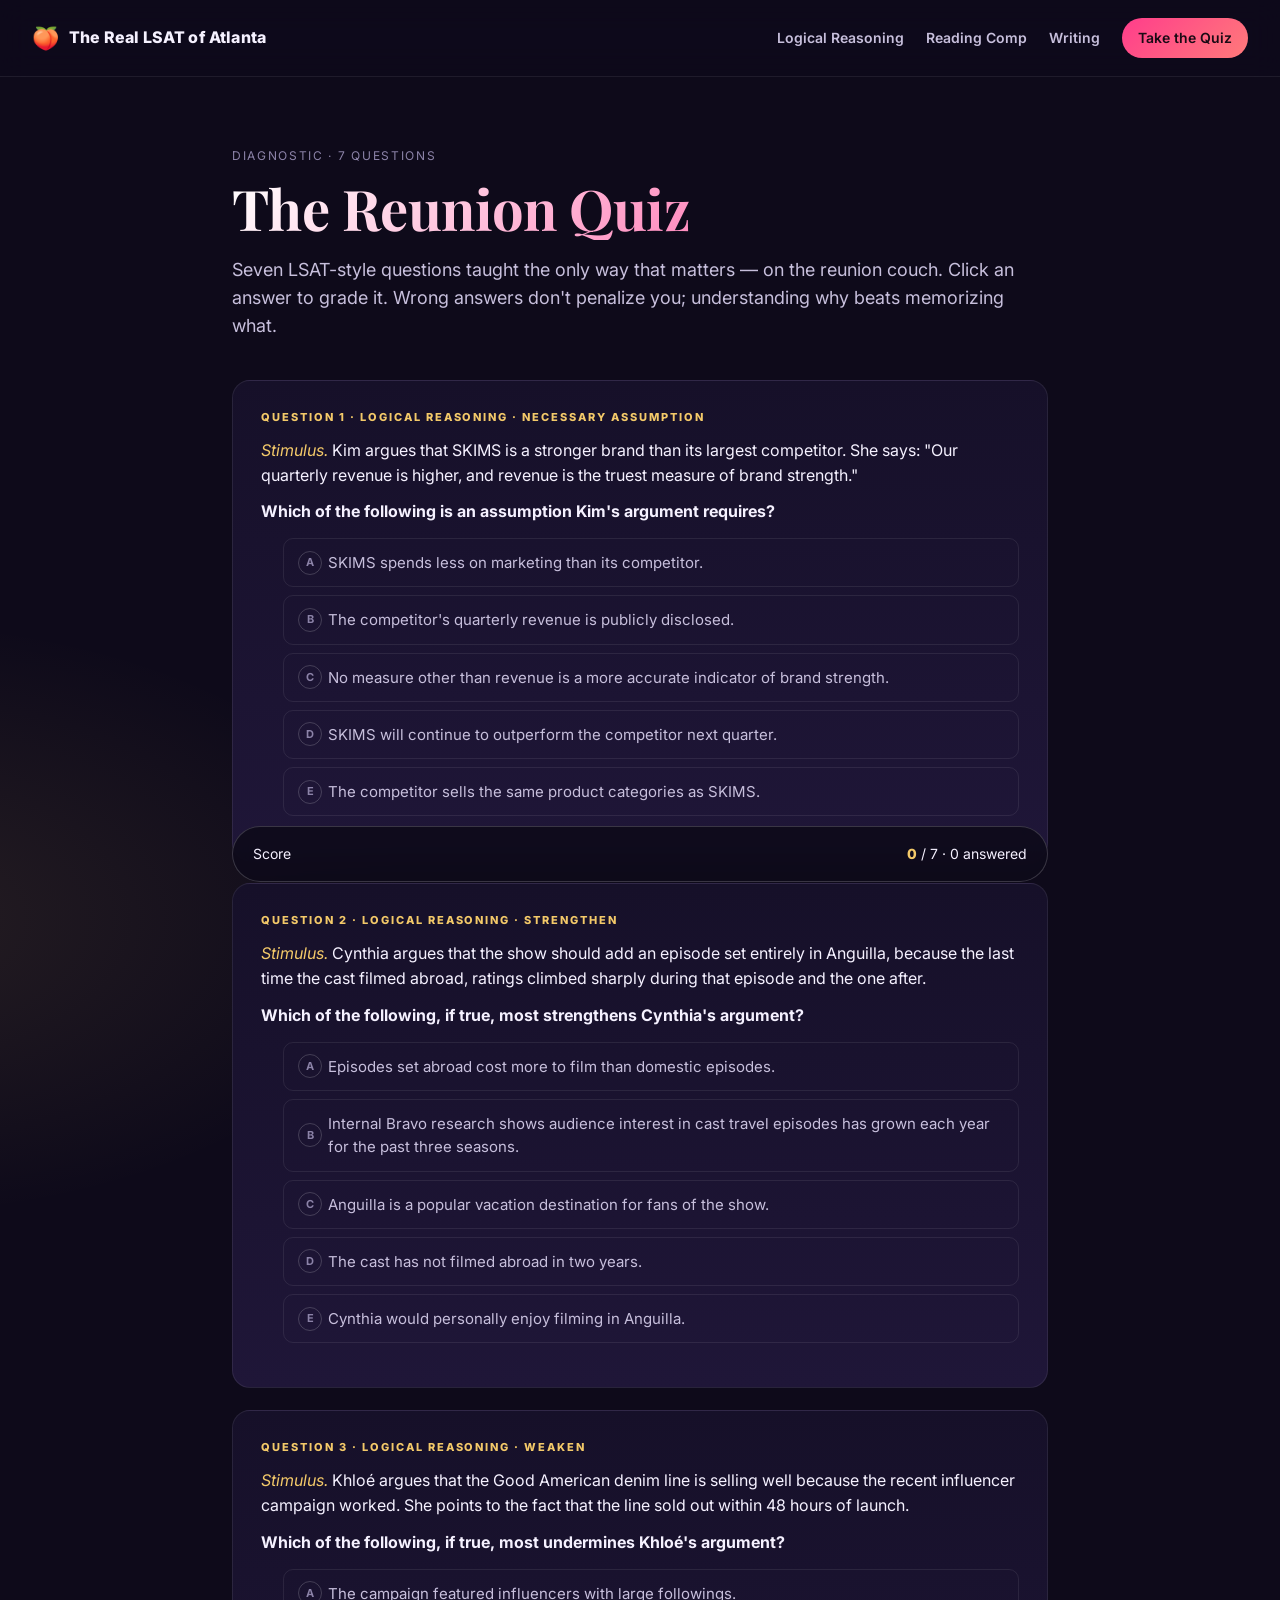
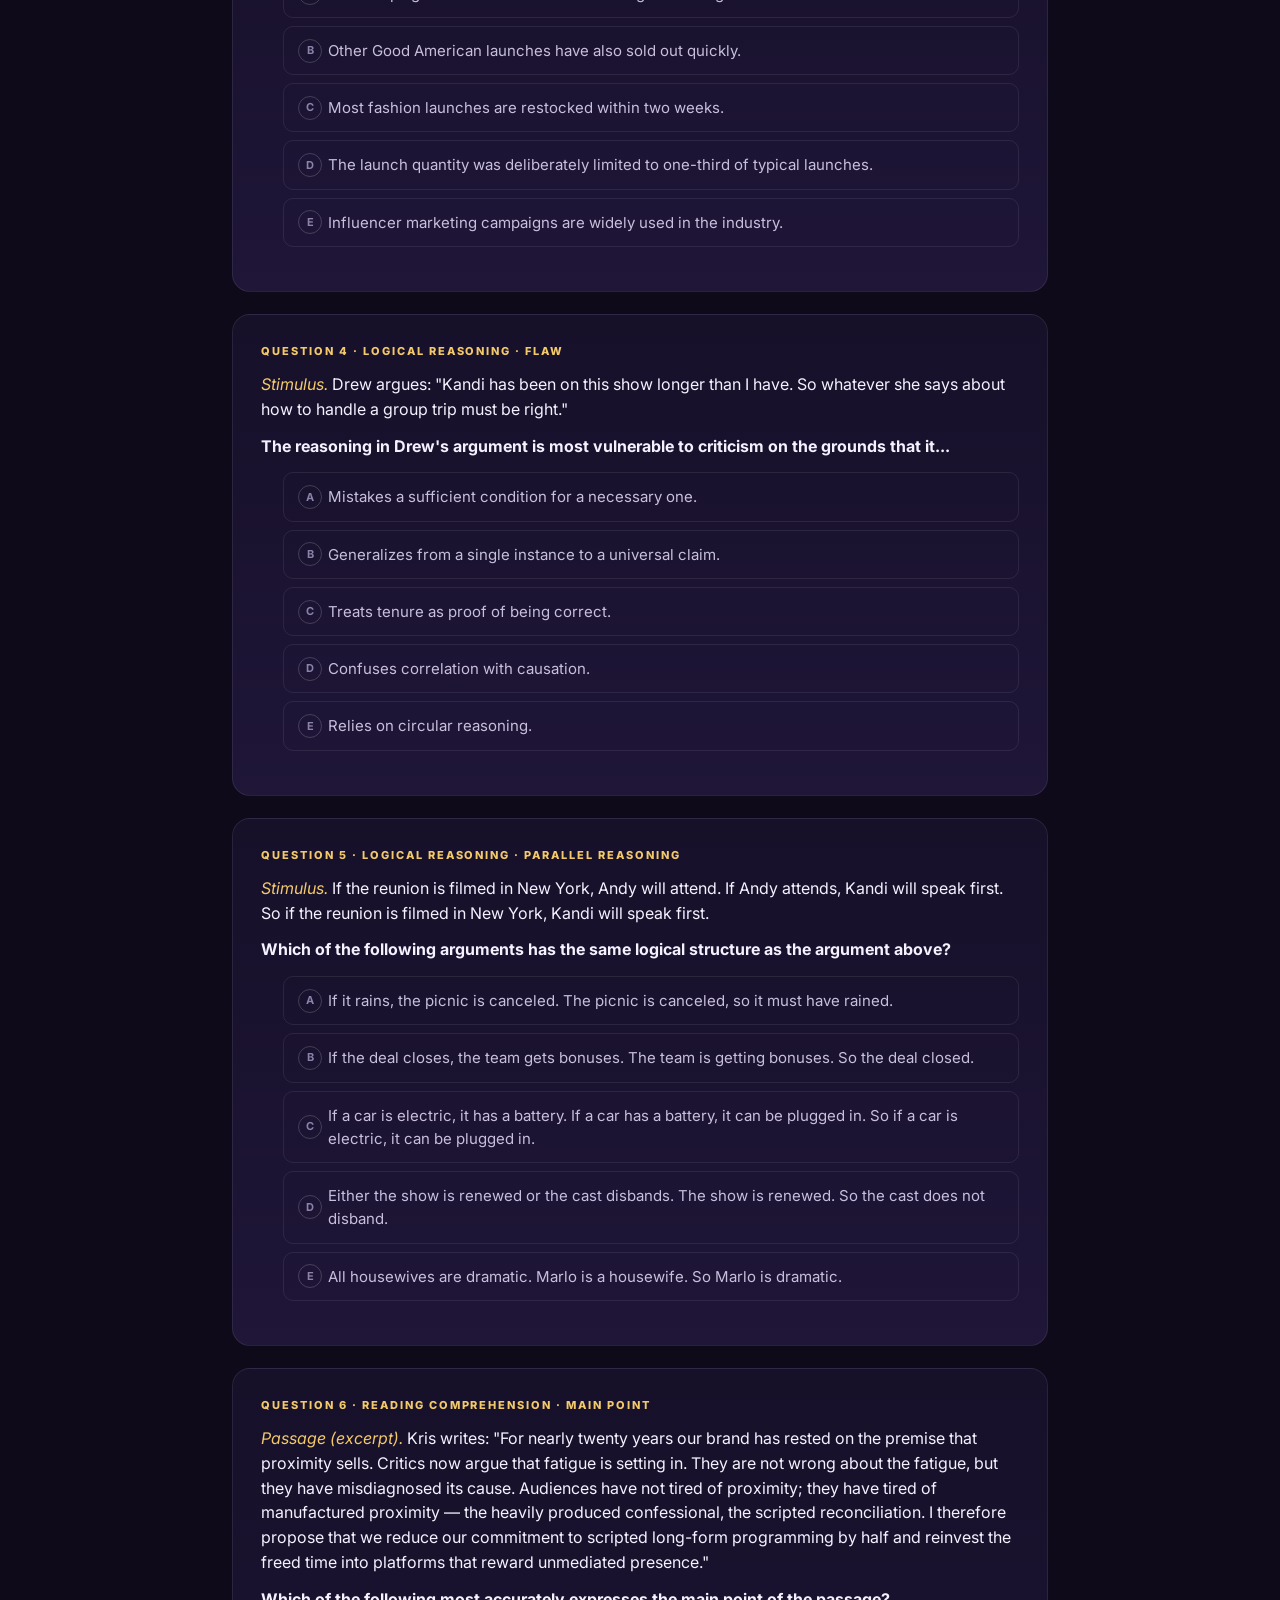
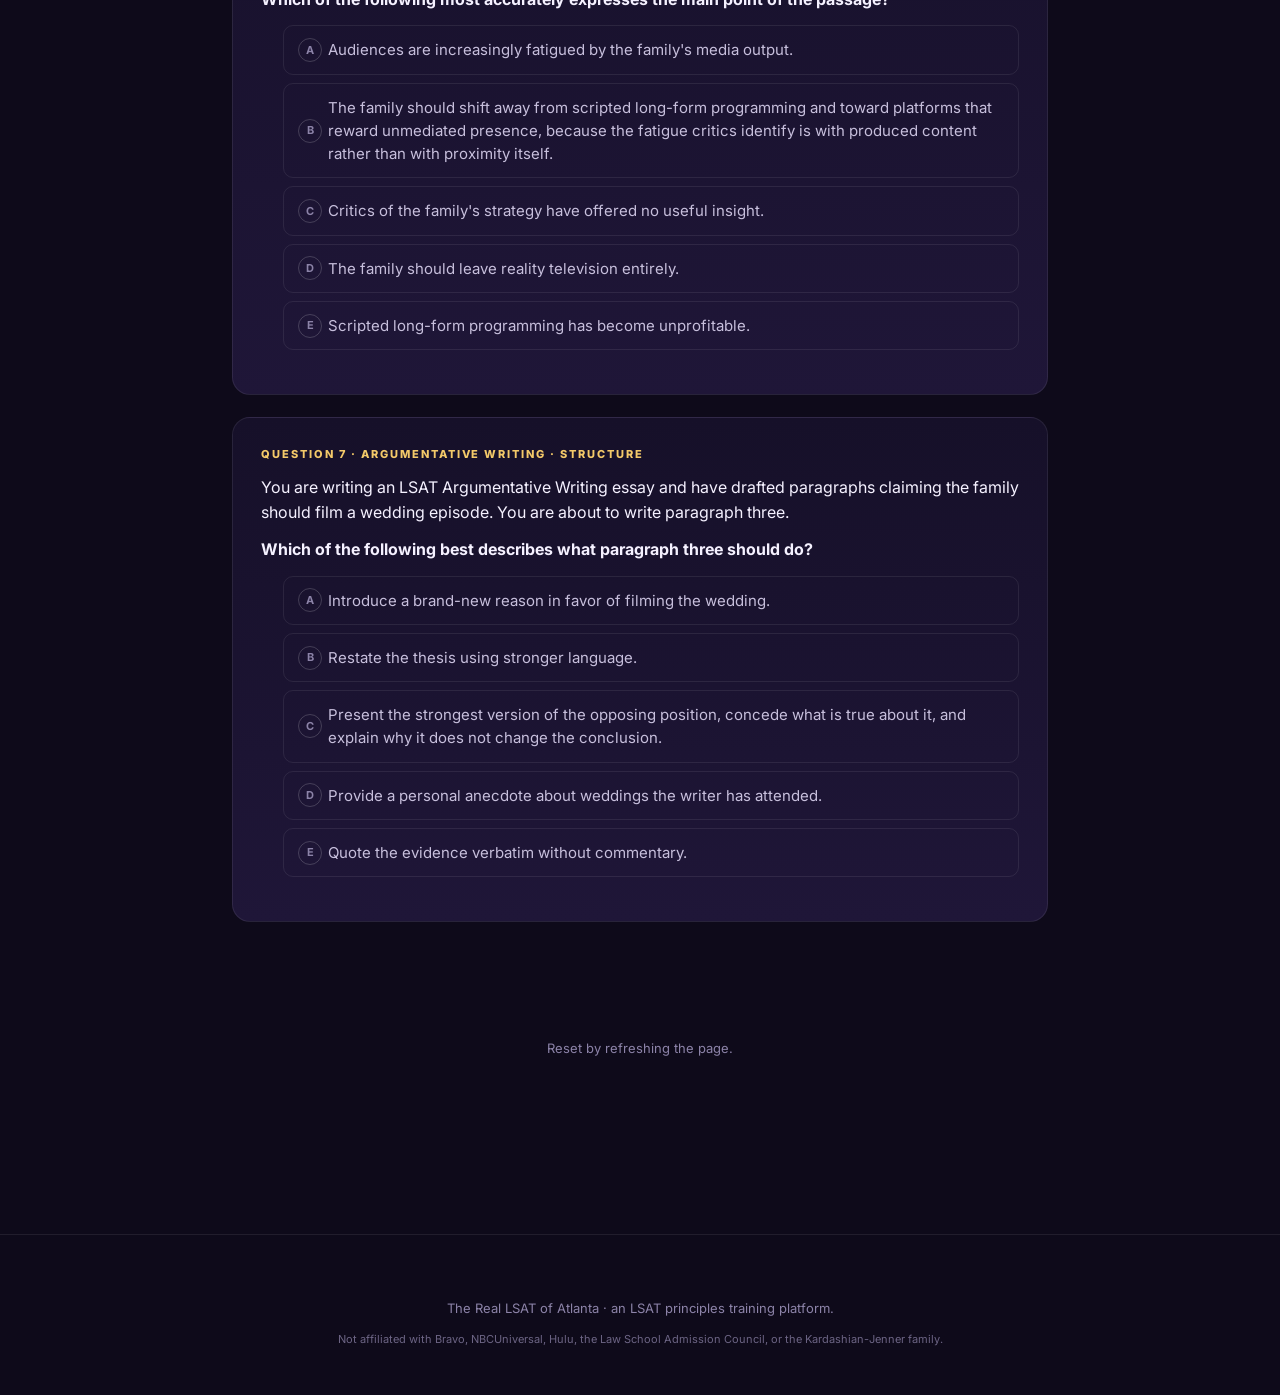
==== quiz.html @ 22595714 "Add The Real LSAT of Atlanta training platform A static LSAT principles training site that uses Real" ====
<!DOCTYPE html>
<html lang="en">
<head>
<meta charset="UTF-8" />
<meta name="viewport" content="width=device-width, initial-scale=1.0" />
<title>Reunion Quiz &mdash; The Real LSAT of Atlanta</title>
<link rel="stylesheet" href="assets/styles.css" />
<link rel="preconnect" href="https://fonts.googleapis.com" />
<link rel="preconnect" href="https://fonts.gstatic.com" crossorigin />
<link href="https://fonts.googleapis.com/css2?family=Playfair+Display:ital,wght@0,700;1,700&family=Inter:wght@400;600;800&display=swap" rel="stylesheet" />
</head>
<body>

<header class="topbar">
  <a href="index.html" class="brand">
    <span class="peach">&#127825;</span>
    <span class="brand-text">The Real LSAT of Atlanta</span>
  </a>
  <nav class="topnav">
    <a href="lessons/logical-reasoning.html">Logical Reasoning</a>
    <a href="lessons/reading-comprehension.html">Reading Comp</a>
    <a href="lessons/argumentative-writing.html">Writing</a>
    <a href="quiz.html" class="cta-link">Take the Quiz</a>
  </nav>
</header>

<article class="lesson">

  <p class="crumb">Diagnostic &middot; 7 questions</p>
  <h1>The Reunion Quiz</h1>
  <p class="intro">
    Seven LSAT-style questions taught the only way that matters &mdash;
    on the reunion couch. Click an answer to grade it. Wrong answers
    don't penalize you; understanding why beats memorizing what.
  </p>

  <!-- Q1: Necessary Assumption -->
  <div class="quiz-q" data-correct="2">
    <div class="qnum">Question 1 &middot; Logical Reasoning &middot; Necessary Assumption</div>
    <p class="stem">
      <em>Stimulus.</em> Kim argues that SKIMS is a stronger brand than
      its largest competitor. She says: "Our quarterly revenue is
      higher, and revenue is the truest measure of brand strength."
    </p>
    <p class="qstem">Which of the following is an assumption Kim's argument requires?</p>
    <ol class="quiz-choices">
      <li>SKIMS spends less on marketing than its competitor.</li>
      <li>The competitor's quarterly revenue is publicly disclosed.</li>
      <li>No measure other than revenue is a more accurate indicator of brand strength.</li>
      <li>SKIMS will continue to outperform the competitor next quarter.</li>
      <li>The competitor sells the same product categories as SKIMS.</li>
    </ol>
    <div class="quiz-explain">
      <strong>Answer: C.</strong> Kim's premise is that <em>revenue is
      the truest measure of brand strength</em>. For that to support her
      conclusion, no <em>better</em> measure can exist. Negate C
      ("something else is a more accurate measure") and the argument
      collapses. That's the negation test working.
    </div>
  </div>

  <!-- Q2: Strengthen -->
  <div class="quiz-q" data-correct="1">
    <div class="qnum">Question 2 &middot; Logical Reasoning &middot; Strengthen</div>
    <p class="stem">
      <em>Stimulus.</em> Cynthia argues that the show should add an
      episode set entirely in Anguilla, because the last time the cast
      filmed abroad, ratings climbed sharply during that episode and
      the one after.
    </p>
    <p class="qstem">Which of the following, if true, most strengthens Cynthia's argument?</p>
    <ol class="quiz-choices">
      <li>Episodes set abroad cost more to film than domestic episodes.</li>
      <li>Internal Bravo research shows audience interest in cast travel episodes has grown each year for the past three seasons.</li>
      <li>Anguilla is a popular vacation destination for fans of the show.</li>
      <li>The cast has not filmed abroad in two years.</li>
      <li>Cynthia would personally enjoy filming in Anguilla.</li>
    </ol>
    <div class="quiz-explain">
      <strong>Answer: B.</strong> A strengthener adds evidence that the
      pattern Cynthia observed will hold. (B) shows a sustained,
      independent trend toward travel episodes. (C) is about Anguilla
      specifically, but for <em>fans</em> &mdash; not viewers' on-air
      preferences. (E) is irrelevant to the audience-facing claim.
    </div>
  </div>

  <!-- Q3: Weaken -->
  <div class="quiz-q" data-correct="3">
    <div class="qnum">Question 3 &middot; Logical Reasoning &middot; Weaken</div>
    <p class="stem">
      <em>Stimulus.</em> Khloé argues that the Good American denim line
      is selling well because the recent influencer campaign worked.
      She points to the fact that the line sold out within 48 hours of
      launch.
    </p>
    <p class="qstem">Which of the following, if true, most undermines Khloé's argument?</p>
    <ol class="quiz-choices">
      <li>The campaign featured influencers with large followings.</li>
      <li>Other Good American launches have also sold out quickly.</li>
      <li>Most fashion launches are restocked within two weeks.</li>
      <li>The launch quantity was deliberately limited to one-third of typical launches.</li>
      <li>Influencer marketing campaigns are widely used in the industry.</li>
    </ol>
    <div class="quiz-explain">
      <strong>Answer: D.</strong> Khloé draws a causal line from
      campaign &rarr; sellout. (D) supplies an <em>alternate
      explanation</em>: the line sold out because supply was a third of
      the usual. The campaign isn't being attacked directly &mdash; the
      causal link is being severed from underneath. Classic weakener
      move.
    </div>
  </div>

  <!-- Q4: Flaw -->
  <div class="quiz-q" data-correct="2">
    <div class="qnum">Question 4 &middot; Logical Reasoning &middot; Flaw</div>
    <p class="stem">
      <em>Stimulus.</em> Drew argues: "Kandi has been on this show
      longer than I have. So whatever she says about how to handle a
      group trip must be right."
    </p>
    <p class="qstem">The reasoning in Drew's argument is most vulnerable to criticism on the grounds that it...</p>
    <ol class="quiz-choices">
      <li>Mistakes a sufficient condition for a necessary one.</li>
      <li>Generalizes from a single instance to a universal claim.</li>
      <li>Treats tenure as proof of being correct.</li>
      <li>Confuses correlation with causation.</li>
      <li>Relies on circular reasoning.</li>
    </ol>
    <div class="quiz-explain">
      <strong>Answer: C.</strong> Drew is committing an
      <em>appeal-to-authority</em> flaw &mdash; using Kandi's seniority
      as evidence that her view is correct on a matter where seniority
      doesn't confer expertise. (A), (B), (D), and (E) are real flaw
      types but don't describe this argument. On flaw questions, name
      the move first, then find the answer that describes <em>that
      move</em>.
    </div>
  </div>

  <!-- Q5: Parallel Reasoning -->
  <div class="quiz-q" data-correct="2">
    <div class="qnum">Question 5 &middot; Logical Reasoning &middot; Parallel Reasoning</div>
    <p class="stem">
      <em>Stimulus.</em> If the reunion is filmed in New York, Andy
      will attend. If Andy attends, Kandi will speak first. So if the
      reunion is filmed in New York, Kandi will speak first.
    </p>
    <p class="qstem">Which of the following arguments has the same logical structure as the argument above?</p>
    <ol class="quiz-choices">
      <li>If it rains, the picnic is canceled. The picnic is canceled, so it must have rained.</li>
      <li>If the deal closes, the team gets bonuses. The team is getting bonuses. So the deal closed.</li>
      <li>If a car is electric, it has a battery. If a car has a battery, it can be plugged in. So if a car is electric, it can be plugged in.</li>
      <li>Either the show is renewed or the cast disbands. The show is renewed. So the cast does not disband.</li>
      <li>All housewives are dramatic. Marlo is a housewife. So Marlo is dramatic.</li>
    </ol>
    <div class="quiz-explain">
      <strong>Answer: C.</strong> The stimulus is a
      <em>hypothetical syllogism</em>: A&rarr;B, B&rarr;C, therefore
      A&rarr;C. Only (C) has that exact structure. (A) and (B) are
      affirming-the-consequent fallacies. (D) is a disjunctive
      syllogism. (E) is categorical (universal &rarr; instance). Match
      shape, not subject matter.
    </div>
  </div>

  <!-- Q6: Reading Comp - Main Point -->
  <div class="quiz-q" data-correct="1">
    <div class="qnum">Question 6 &middot; Reading Comprehension &middot; Main Point</div>
    <p class="stem">
      <em>Passage (excerpt).</em> Kris writes: "For nearly twenty years
      our brand has rested on the premise that proximity sells.
      Critics now argue that fatigue is setting in. They are not
      wrong about the fatigue, but they have misdiagnosed its cause.
      Audiences have not tired of proximity; they have tired of
      manufactured proximity &mdash; the heavily produced confessional,
      the scripted reconciliation. I therefore propose that we reduce
      our commitment to scripted long-form programming by half and
      reinvest the freed time into platforms that reward unmediated
      presence."
    </p>
    <p class="qstem">Which of the following most accurately expresses the main point of the passage?</p>
    <ol class="quiz-choices">
      <li>Audiences are increasingly fatigued by the family's media output.</li>
      <li>The family should shift away from scripted long-form programming and toward platforms that reward unmediated presence, because the fatigue critics identify is with produced content rather than with proximity itself.</li>
      <li>Critics of the family's strategy have offered no useful insight.</li>
      <li>The family should leave reality television entirely.</li>
      <li>Scripted long-form programming has become unprofitable.</li>
    </ol>
    <div class="quiz-explain">
      <strong>Answer: B.</strong> The main point must cover the whole
      passage and reflect the <em>author's</em> conclusion. (A) is a
      premise. (C) misstates the author's view &mdash; she concedes
      critics are partly right. (D) overreaches; she's recommitting to
      camera, just differently. (E) imports a claim the passage
      doesn't make. Only (B) ties the diagnosis to the prescription.
    </div>
  </div>

  <!-- Q7: Writing -->
  <div class="quiz-q" data-correct="2">
    <div class="qnum">Question 7 &middot; Argumentative Writing &middot; Structure</div>
    <p class="stem">
      You are writing an LSAT Argumentative Writing essay and have
      drafted paragraphs claiming the family should film a wedding
      episode. You are about to write paragraph three.
    </p>
    <p class="qstem">Which of the following best describes what paragraph three should do?</p>
    <ol class="quiz-choices">
      <li>Introduce a brand-new reason in favor of filming the wedding.</li>
      <li>Restate the thesis using stronger language.</li>
      <li>Present the strongest version of the opposing position, concede what is true about it, and explain why it does not change the conclusion.</li>
      <li>Provide a personal anecdote about weddings the writer has attended.</li>
      <li>Quote the evidence verbatim without commentary.</li>
    </ol>
    <div class="quiz-explain">
      <strong>Answer: C.</strong> The counterposition paragraph is what
      separates a top-rated essay from a middling one. State the
      opposition fairly, concede what's true, and explain why your
      position still wins. (A) belongs earlier, (B) belongs in the
      closer, (D) is what the scorers explicitly downgrade, and (E)
      misuses the evidence &mdash; you must explain its significance,
      not just quote it.
    </div>
  </div>

  <div class="quiz-score">
    <span>Score</span>
    <span><span class="score-num" id="score-correct">0</span> / <span id="score-total">7</span> &middot; <span id="score-answered">0</span> answered</span>
  </div>

  <p style="margin-top: 30px; text-align: center; color: var(--ink-mute); font-size: 13px;">
    Reset by refreshing the page.
  </p>

</article>

<footer class="footer">
  <p>The Real LSAT of Atlanta &middot; an LSAT principles training platform.</p>
  <p class="footnote">Not affiliated with Bravo, NBCUniversal, Hulu, the Law School Admission Council, or the Kardashian-Jenner family.</p>
</footer>

<script src="assets/app.js"></script>
</body>
</html>
---- assets/styles.css ----
/* The Real LSAT of Atlanta — visual system
   Palette: deep midnight, hot pink/peach, gold accent
   Type: Playfair Display (display) + Inter (body) */

* { box-sizing: border-box; }
html, body { margin: 0; padding: 0; }

:root {
  --bg: #0e0a1a;
  --bg-2: #161029;
  --bg-3: #1f1638;
  --ink: #f5f1ff;
  --ink-dim: #c7bfdc;
  --ink-mute: #8c83a8;
  --peach: #ff7a7a;
  --pink: #ff3d8b;
  --pink-2: #ff77b3;
  --gold: #f3c969;
  --gold-2: #e0a82e;
  --line: rgba(255, 255, 255, 0.08);
  --line-strong: rgba(255, 255, 255, 0.18);
  --shadow: 0 24px 64px rgba(0, 0, 0, 0.45);
  --radius: 18px;
  --radius-sm: 10px;
  --max-w: 1140px;
}

body {
  font-family: 'Inter', -apple-system, BlinkMacSystemFont, 'Segoe UI', sans-serif;
  color: var(--ink);
  background:
    radial-gradient(1200px 600px at 80% -10%, rgba(255, 61, 139, 0.18), transparent 60%),
    radial-gradient(900px 500px at -10% 20%, rgba(243, 201, 105, 0.10), transparent 60%),
    var(--bg);
  line-height: 1.55;
  -webkit-font-smoothing: antialiased;
}

a { color: var(--pink-2); text-decoration: none; }
a:hover { color: var(--gold); }

h1, h2, h3, h4 {
  font-family: 'Playfair Display', Georgia, serif;
  font-weight: 700;
  letter-spacing: -0.01em;
  line-height: 1.12;
}

em { color: var(--gold); font-style: italic; }

/* ---------- Topbar ---------- */
.topbar {
  position: sticky;
  top: 0;
  z-index: 30;
  display: flex;
  align-items: center;
  justify-content: space-between;
  padding: 18px 32px;
  background: rgba(14, 10, 26, 0.78);
  backdrop-filter: saturate(140%) blur(14px);
  -webkit-backdrop-filter: saturate(140%) blur(14px);
  border-bottom: 1px solid var(--line);
}

.brand {
  display: flex;
  align-items: center;
  gap: 10px;
  color: var(--ink);
  font-weight: 800;
  letter-spacing: 0.01em;
}
.brand:hover { color: var(--ink); }
.brand .peach { font-size: 22px; }
.brand-text { font-size: 16px; }

.topnav {
  display: flex;
  gap: 22px;
  align-items: center;
}
.topnav a {
  color: var(--ink-dim);
  font-size: 14px;
  font-weight: 600;
  padding: 8px 0;
}
.topnav a:hover { color: var(--ink); }
.topnav a.cta-link {
  background: linear-gradient(135deg, var(--pink), var(--peach));
  color: #1a0a14;
  padding: 9px 16px;
  border-radius: 999px;
}
.topnav a.cta-link:hover { color: #1a0a14; filter: brightness(1.08); }

/* ---------- Hero ---------- */
.hero {
  padding: 90px 32px 70px;
  text-align: center;
}
.hero-inner {
  max-width: 880px;
  margin: 0 auto;
}
.kicker {
  text-transform: uppercase;
  letter-spacing: 0.18em;
  font-size: 12px;
  font-weight: 800;
  color: var(--gold);
  margin: 0 0 18px;
}
.hero h1 {
  font-size: clamp(40px, 7vw, 78px);
  margin: 0 0 22px;
  background: linear-gradient(135deg, #ffffff 0%, var(--pink-2) 55%, var(--gold) 100%);
  -webkit-background-clip: text;
  background-clip: text;
  color: transparent;
}
.lede {
  font-size: 18px;
  color: var(--ink-dim);
  max-width: 640px;
  margin: 0 auto 32px;
}

.hero-cta {
  display: flex;
  gap: 12px;
  justify-content: center;
  flex-wrap: wrap;
  margin-bottom: 28px;
}

.btn {
  display: inline-block;
  padding: 13px 22px;
  border-radius: 999px;
  font-weight: 700;
  font-size: 14px;
  letter-spacing: 0.02em;
  border: 1px solid transparent;
  cursor: pointer;
  transition: transform 0.15s ease, filter 0.15s ease, background 0.2s ease;
}
.btn.primary {
  background: linear-gradient(135deg, var(--pink), var(--peach));
  color: #1a0a14;
}
.btn.primary:hover { filter: brightness(1.08); transform: translateY(-1px); color: #1a0a14; }
.btn.ghost {
  background: transparent;
  color: var(--ink);
  border-color: var(--line-strong);
}
.btn.ghost:hover { background: rgba(255, 255, 255, 0.06); color: var(--ink); }

.hero-badges {
  display: flex;
  gap: 10px;
  justify-content: center;
  flex-wrap: wrap;
  margin-top: 14px;
}
.hero-badges span {
  font-size: 12px;
  color: var(--ink-mute);
  padding: 6px 12px;
  border: 1px solid var(--line);
  border-radius: 999px;
}

/* ---------- Section frame ---------- */
.section {
  max-width: var(--max-w);
  margin: 0 auto;
  padding: 70px 32px;
}
.section.alt {
  background: linear-gradient(180deg, transparent, rgba(255, 61, 139, 0.05), transparent);
  max-width: none;
  padding-left: max(32px, calc((100% - var(--max-w)) / 2));
  padding-right: max(32px, calc((100% - var(--max-w)) / 2));
}
.section-title {
  font-size: clamp(28px, 4vw, 42px);
  margin: 0 0 8px;
}
.section-sub {
  color: var(--ink-dim);
  margin: 0 0 36px;
  font-size: 16px;
}

/* ---------- Card grid ---------- */
.card-grid {
  display: grid;
  gap: 22px;
  grid-template-columns: repeat(auto-fit, minmax(280px, 1fr));
}
.card {
  display: block;
  padding: 28px 26px;
  background: linear-gradient(180deg, var(--bg-2), var(--bg-3));
  border: 1px solid var(--line);
  border-radius: var(--radius);
  color: var(--ink);
  transition: transform 0.2s ease, border-color 0.2s ease, box-shadow 0.2s ease;
}
.card:hover {
  transform: translateY(-3px);
  border-color: rgba(255, 61, 139, 0.5);
  box-shadow: var(--shadow);
  color: var(--ink);
}
.card-tag {
  display: inline-block;
  font-size: 11px;
  letter-spacing: 0.15em;
  text-transform: uppercase;
  color: var(--gold);
  margin-bottom: 12px;
  font-weight: 800;
}
.card h3 {
  font-size: 26px;
  margin: 0 0 10px;
}
.card p { color: var(--ink-dim); margin: 0 0 16px; font-size: 15px; }
.mini-list {
  list-style: none;
  padding: 0;
  margin: 0 0 18px;
  color: var(--ink-mute);
  font-size: 13px;
}
.mini-list li {
  padding: 4px 0;
  border-top: 1px dashed var(--line);
}
.mini-list li:first-child { border-top: 0; }
.card-link { color: var(--pink-2); font-weight: 700; font-size: 14px; }

/* ---------- Why grid ---------- */
.why-grid {
  display: grid;
  gap: 20px;
  grid-template-columns: repeat(auto-fit, minmax(260px, 1fr));
}
.why {
  padding: 26px;
  background: rgba(255, 255, 255, 0.02);
  border: 1px solid var(--line);
  border-radius: var(--radius);
}
.why-num {
  font-family: 'Playfair Display', serif;
  font-size: 38px;
  color: var(--gold);
  line-height: 1;
  margin-bottom: 8px;
}
.why h4 { margin: 0 0 8px; font-size: 20px; }
.why p { color: var(--ink-dim); margin: 0; font-size: 14px; }

/* ---------- Drill component ---------- */
.drill {
  background: linear-gradient(180deg, var(--bg-2), var(--bg-3));
  border: 1px solid var(--line);
  border-radius: var(--radius);
  padding: 32px;
  max-width: 820px;
  margin: 0 auto;
}
.drill-tag {
  display: inline-block;
  font-size: 11px;
  letter-spacing: 0.18em;
  text-transform: uppercase;
  color: var(--peach);
  font-weight: 800;
  margin-bottom: 16px;
}
.drill-stimulus, .drill-question {
  color: var(--ink-dim);
  font-size: 16px;
  margin: 0 0 18px;
}
.drill-stimulus strong, .drill-question strong { color: var(--ink); }

.drill-choices {
  margin: 0 0 22px;
  padding-left: 22px;
  color: var(--ink-dim);
}
.drill-choices li {
  padding: 6px 0;
  font-size: 15px;
}
.drill-choices li.correct-reveal {
  color: var(--gold);
  font-weight: 700;
}

.reveal-btn { margin-bottom: 14px; }

.drill-answer {
  margin-top: 18px;
  padding: 20px 22px;
  background: rgba(243, 201, 105, 0.08);
  border-left: 3px solid var(--gold);
  border-radius: var(--radius-sm);
  color: var(--ink-dim);
  font-size: 15px;
}
.drill-answer p { margin: 0 0 10px; }
.drill-answer p:last-child { margin: 0; }
.drill-answer strong { color: var(--gold); }

.hidden { display: none; }

/* ---------- Lesson page layout ---------- */
.lesson {
  max-width: 880px;
  margin: 0 auto;
  padding: 70px 32px 100px;
}
.lesson .crumb {
  font-size: 12px;
  color: var(--ink-mute);
  letter-spacing: 0.14em;
  text-transform: uppercase;
  margin-bottom: 12px;
}
.lesson h1 {
  font-size: clamp(36px, 5vw, 56px);
  margin: 0 0 16px;
  background: linear-gradient(135deg, #ffffff 0%, var(--pink-2) 70%, var(--gold) 100%);
  -webkit-background-clip: text;
  background-clip: text;
  color: transparent;
}
.lesson .intro {
  font-size: 18px;
  color: var(--ink-dim);
  margin: 0 0 40px;
}

.lesson h2 {
  font-size: 30px;
  margin: 50px 0 8px;
  color: var(--ink);
}
.lesson h3 {
  font-size: 22px;
  margin: 28px 0 8px;
  color: var(--ink);
}
.lesson p { color: var(--ink-dim); margin: 0 0 16px; font-size: 16px; }
.lesson p strong { color: var(--ink); }
.lesson ul, .lesson ol {
  color: var(--ink-dim);
  padding-left: 22px;
  margin: 0 0 16px;
}
.lesson li { margin-bottom: 8px; }

/* Concept block — pairs LSAT term with reality-TV example */
.concept {
  background: linear-gradient(180deg, var(--bg-2), var(--bg-3));
  border: 1px solid var(--line);
  border-left: 4px solid var(--pink);
  border-radius: var(--radius-sm);
  padding: 24px 26px;
  margin: 24px 0 30px;
}
.concept .label {
  display: inline-block;
  font-size: 11px;
  letter-spacing: 0.16em;
  text-transform: uppercase;
  color: var(--gold);
  font-weight: 800;
  margin-bottom: 10px;
}
.concept h3 { margin: 0 0 10px; font-size: 24px; }
.concept p { color: var(--ink-dim); margin: 0 0 12px; }
.concept p:last-child { margin: 0; }
.concept .scene {
  margin-top: 14px;
  padding: 16px 18px;
  background: rgba(255, 61, 139, 0.08);
  border-radius: var(--radius-sm);
  font-size: 15px;
  color: var(--ink);
}
.concept .scene .who {
  color: var(--peach);
  font-weight: 800;
  text-transform: uppercase;
  font-size: 11px;
  letter-spacing: 0.14em;
  margin-bottom: 6px;
  display: block;
}
.concept .takeaway {
  margin-top: 14px;
  padding: 14px 16px;
  background: rgba(243, 201, 105, 0.08);
  border-left: 3px solid var(--gold);
  border-radius: var(--radius-sm);
  font-size: 14px;
  color: var(--ink-dim);
}
.concept .takeaway strong { color: var(--gold); }

/* Passage block (Reading Comp) */
.passage {
  background: rgba(255, 255, 255, 0.03);
  border: 1px solid var(--line);
  border-radius: var(--radius-sm);
  padding: 22px 24px;
  margin: 18px 0 28px;
  font-family: 'Inter', sans-serif;
  font-size: 15px;
  color: var(--ink-dim);
  line-height: 1.7;
}
.passage p { margin: 0 0 14px; color: var(--ink-dim); }
.passage p:last-child { margin: 0; }
.passage .line-no {
  color: var(--ink-mute);
  font-size: 11px;
  margin-right: 8px;
}

/* Pull quote */
.pull {
  border-left: 3px solid var(--gold);
  padding: 6px 0 6px 18px;
  color: var(--ink);
  font-family: 'Playfair Display', serif;
  font-style: italic;
  font-size: 20px;
  margin: 26px 0;
}

/* Quiz */
.quiz-q {
  background: linear-gradient(180deg, var(--bg-2), var(--bg-3));
  border: 1px solid var(--line);
  border-radius: var(--radius);
  padding: 28px;
  margin: 22px 0;
}
.quiz-q .qnum {
  font-size: 11px;
  letter-spacing: 0.18em;
  text-transform: uppercase;
  color: var(--gold);
  font-weight: 800;
  margin-bottom: 12px;
}
.quiz-q .stem { color: var(--ink); margin: 0 0 12px; font-size: 16px; }
.quiz-q .stem em { color: var(--gold); }
.quiz-q .qstem { color: var(--ink); font-weight: 700; margin: 0 0 14px; }
.quiz-choices {
  list-style: none;
  padding: 0;
  margin: 0 0 18px;
  counter-reset: choice;
}
.quiz-choices li {
  counter-increment: choice;
  padding: 12px 14px 12px 44px;
  position: relative;
  border: 1px solid var(--line);
  border-radius: var(--radius-sm);
  margin-bottom: 8px;
  cursor: pointer;
  font-size: 15px;
  color: var(--ink-dim);
  transition: border-color 0.15s, background 0.15s;
}
.quiz-choices li::before {
  content: counter(choice, upper-alpha);
  position: absolute;
  left: 14px;
  top: 50%;
  transform: translateY(-50%);
  width: 22px;
  height: 22px;
  display: flex;
  align-items: center;
  justify-content: center;
  border-radius: 50%;
  border: 1px solid var(--line-strong);
  color: var(--ink-mute);
  font-size: 11px;
  font-weight: 700;
}
.quiz-choices li:hover {
  border-color: var(--pink-2);
  background: rgba(255, 119, 179, 0.06);
}
.quiz-choices li.selected {
  border-color: var(--pink);
  background: rgba(255, 61, 139, 0.08);
  color: var(--ink);
}
.quiz-choices li.correct {
  border-color: var(--gold);
  background: rgba(243, 201, 105, 0.10);
  color: var(--gold);
}
.quiz-choices li.correct::before {
  border-color: var(--gold);
  background: var(--gold);
  color: #1a0a14;
}
.quiz-choices li.incorrect {
  border-color: #ff5b6e;
  background: rgba(255, 91, 110, 0.08);
  color: #ffb1b8;
}
.quiz-explain {
  display: none;
  padding: 16px 18px;
  background: rgba(243, 201, 105, 0.08);
  border-left: 3px solid var(--gold);
  border-radius: var(--radius-sm);
  font-size: 14px;
  color: var(--ink-dim);
}
.quiz-explain strong { color: var(--gold); }
.quiz-explain.show { display: block; }

.quiz-score {
  position: sticky;
  bottom: 18px;
  max-width: 820px;
  margin: 30px auto 0;
  padding: 16px 20px;
  background: rgba(14, 10, 26, 0.9);
  backdrop-filter: blur(10px);
  border: 1px solid var(--line-strong);
  border-radius: 999px;
  display: flex;
  align-items: center;
  justify-content: space-between;
  font-size: 14px;
  color: var(--ink);
}
.quiz-score .score-num { color: var(--gold); font-weight: 800; }

/* Footer */
.footer {
  text-align: center;
  padding: 50px 24px 36px;
  color: var(--ink-mute);
  font-size: 13px;
  border-top: 1px solid var(--line);
  margin-top: 60px;
}
.footnote {
  font-size: 11px;
  color: var(--ink-mute);
  opacity: 0.75;
  margin-top: 8px;
}

/* Mobile */
@media (max-width: 720px) {
  .topbar { padding: 14px 18px; }
  .topnav { gap: 12px; }
  .topnav a { font-size: 13px; }
  .topnav a:not(.cta-link) { display: none; }
  .hero { padding: 60px 22px 50px; }
  .section { padding: 50px 22px; }
  .drill, .lesson { padding-left: 22px; padding-right: 22px; }
  .quiz-q { padding: 22px 20px; }
  .quiz-choices li { padding-left: 40px; }
}
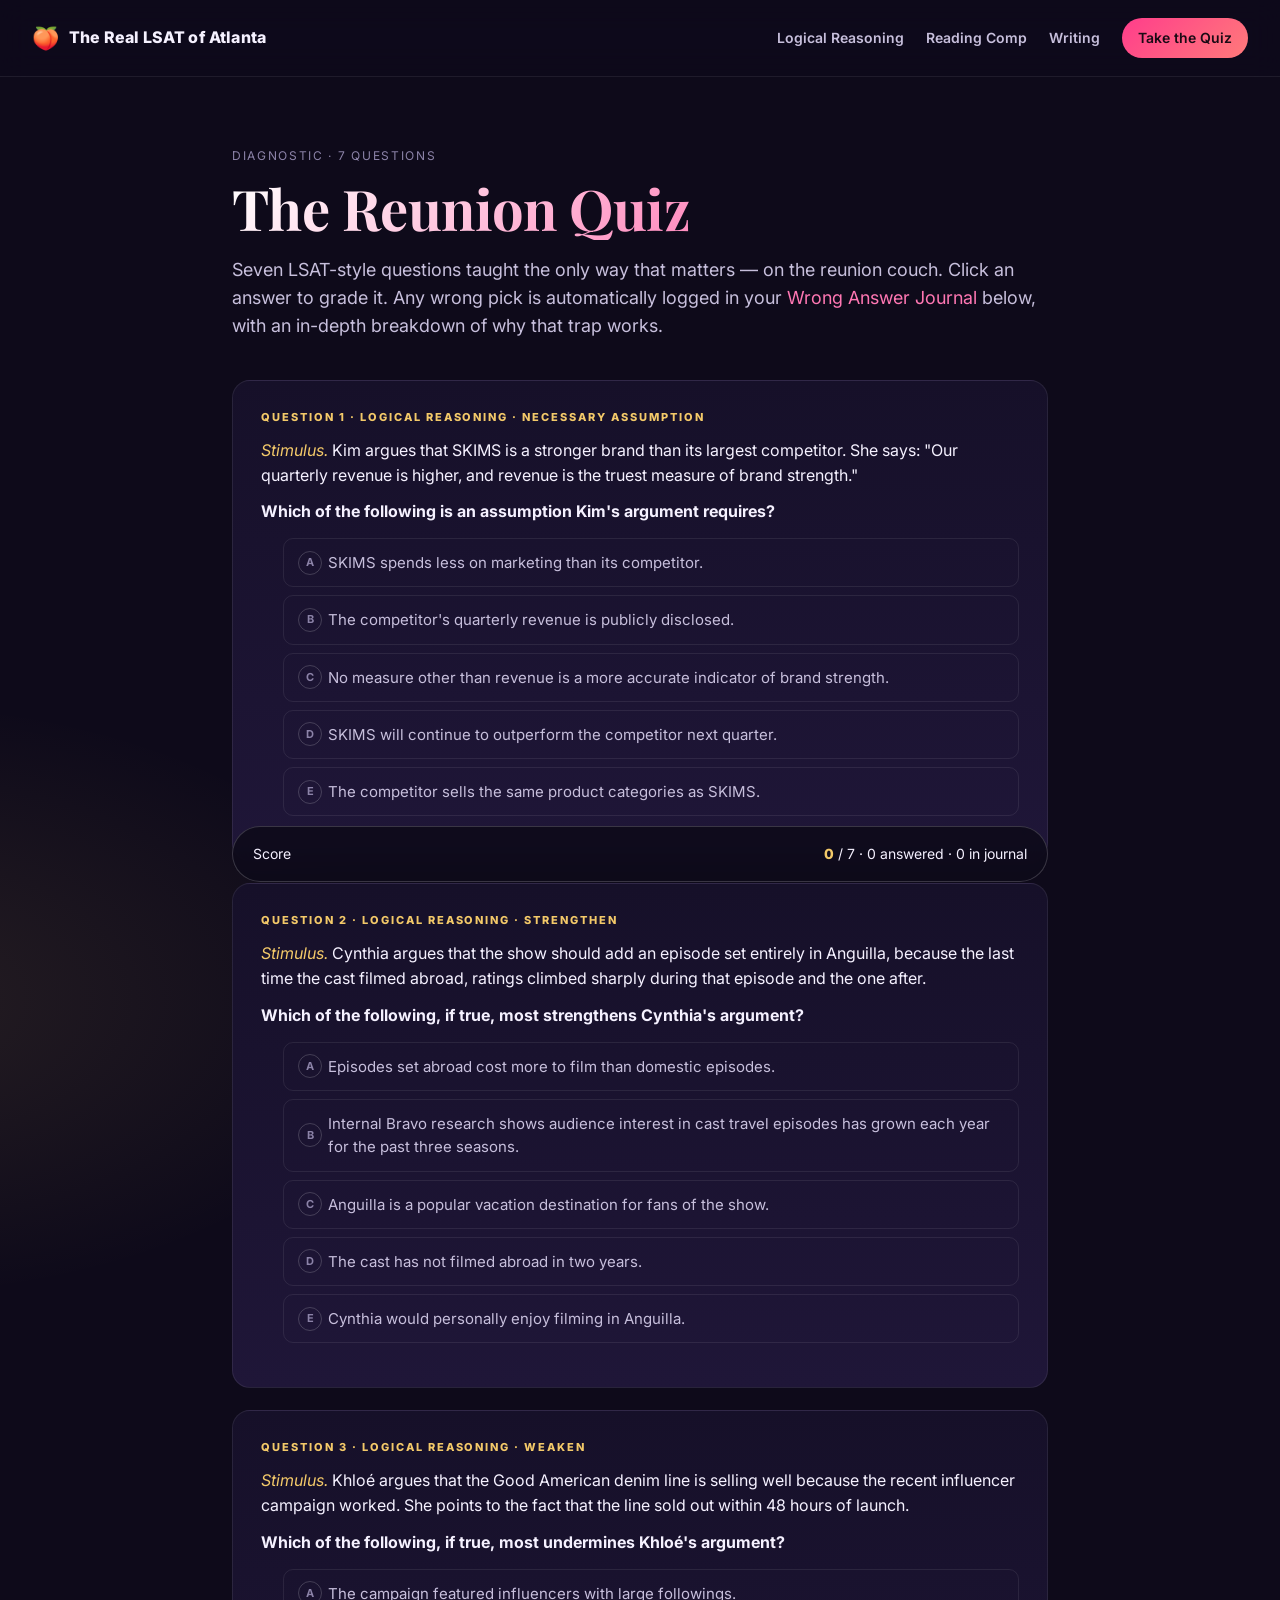
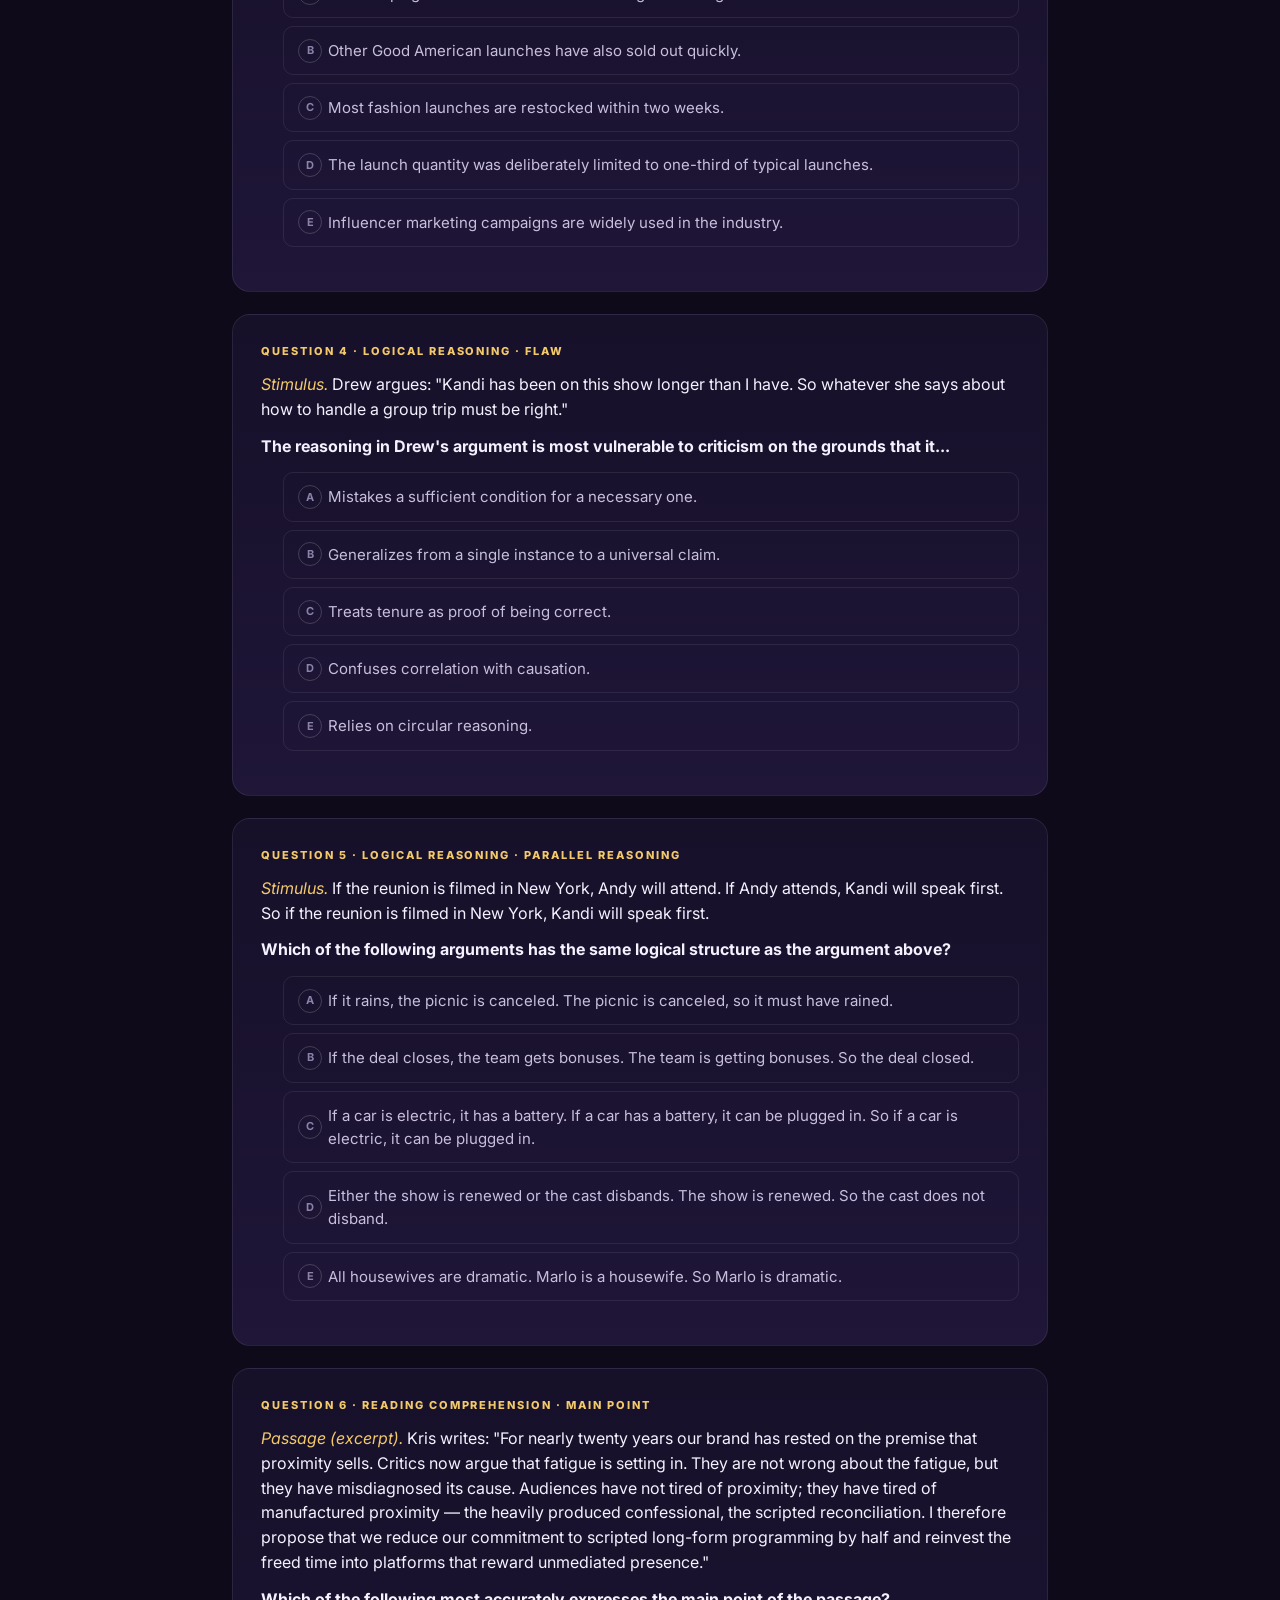
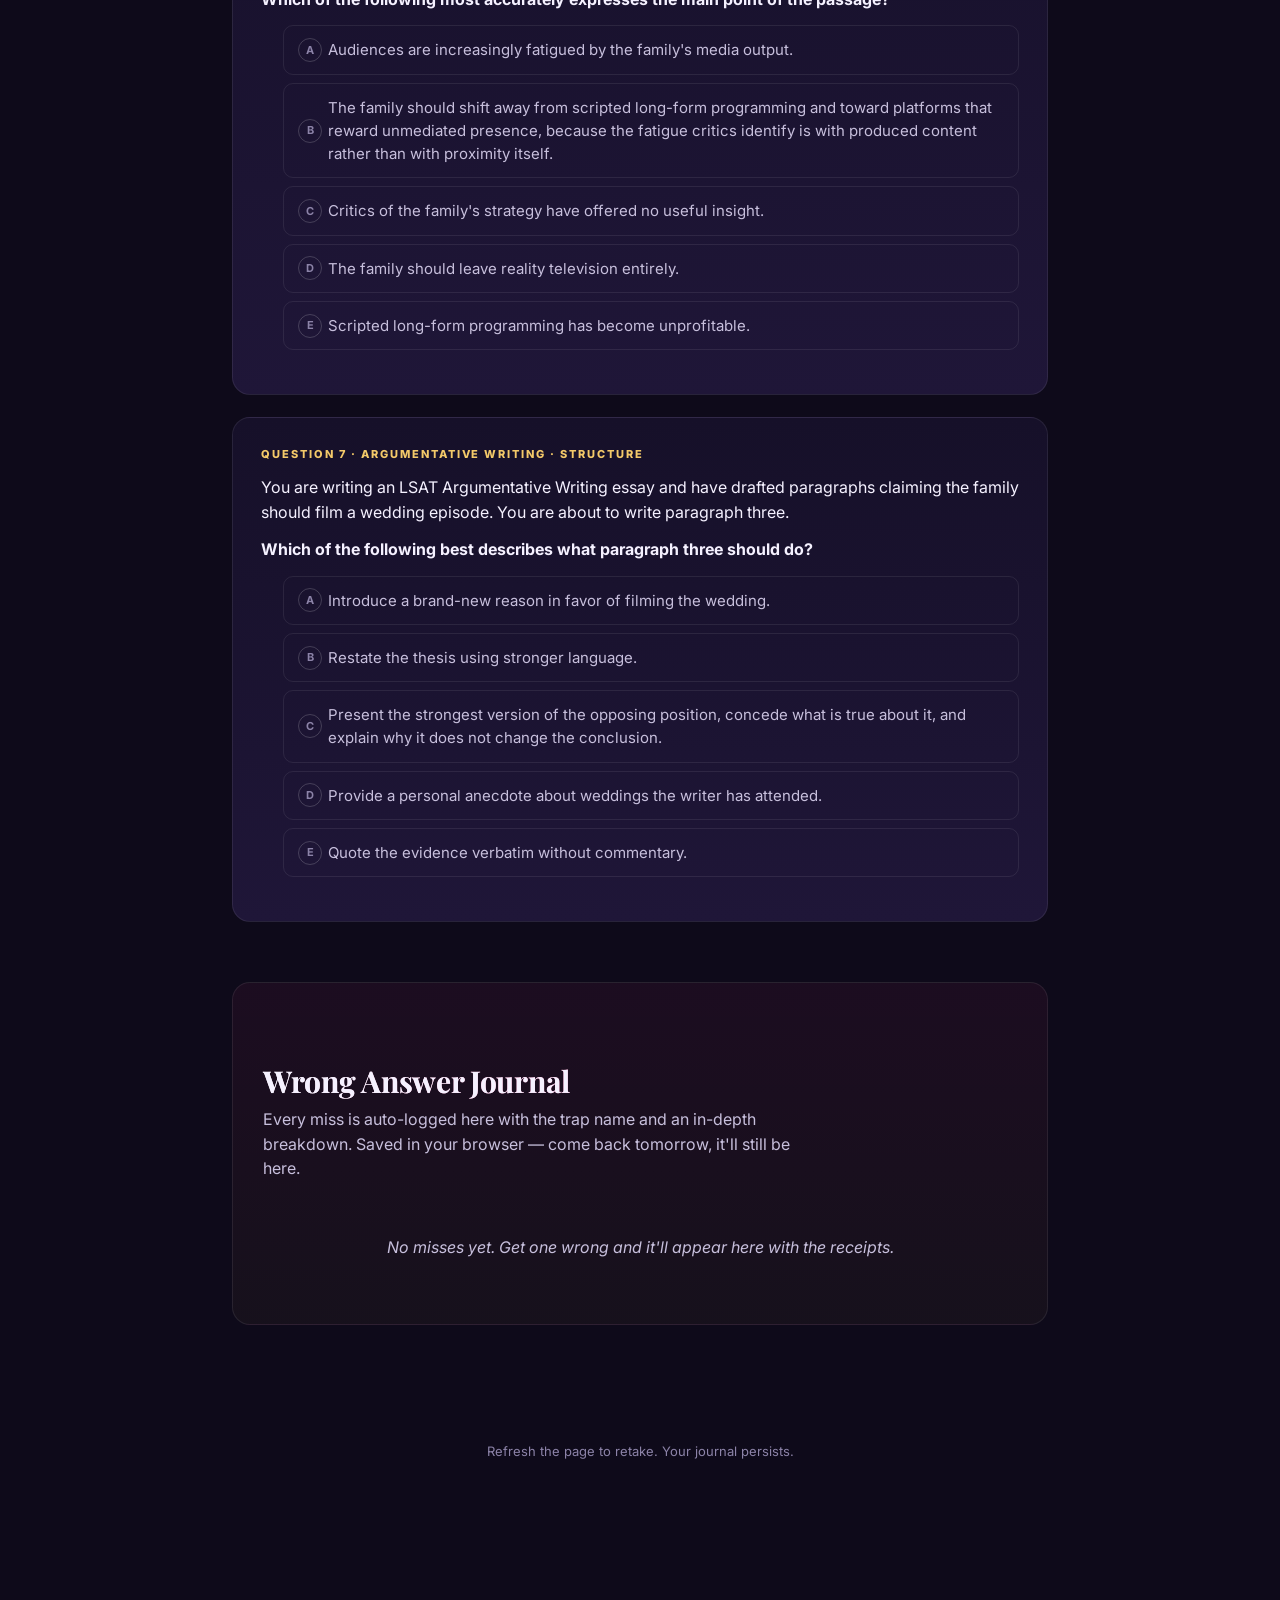
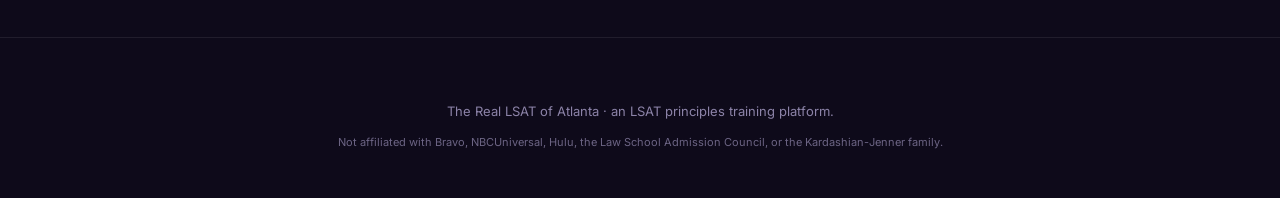
==== commit 330d92f6: "Add Wrong Answer Journal with per-choice trap explanations Each wrong choice on the quiz now carries" ====
--- a/quiz.html
+++ b/quiz.html
@@ -30,12 +30,14 @@
   <h1>The Reunion Quiz</h1>
   <p class="intro">
     Seven LSAT-style questions taught the only way that matters &mdash;
-    on the reunion couch. Click an answer to grade it. Wrong answers
-    don't penalize you; understanding why beats memorizing what.
+    on the reunion couch. Click an answer to grade it. Any wrong pick
+    is automatically logged in your <a href="#journal">Wrong Answer
+    Journal</a> below, with an in-depth breakdown of why that trap
+    works.
   </p>
 
   <!-- Q1: Necessary Assumption -->
-  <div class="quiz-q" data-correct="2">
+  <div class="quiz-q" data-qid="1" data-qtype="Logical Reasoning &middot; Necessary Assumption" data-correct="2">
     <div class="qnum">Question 1 &middot; Logical Reasoning &middot; Necessary Assumption</div>
     <p class="stem">
       <em>Stimulus.</em> Kim argues that SKIMS is a stronger brand than
@@ -44,11 +46,11 @@
     </p>
     <p class="qstem">Which of the following is an assumption Kim's argument requires?</p>
     <ol class="quiz-choices">
-      <li>SKIMS spends less on marketing than its competitor.</li>
-      <li>The competitor's quarterly revenue is publicly disclosed.</li>
+      <li data-trap="OUT OF SCOPE. Marketing spend has no bearing on whether revenue is the truest measure of brand strength. Run the negation test: 'SKIMS spends MORE on marketing than its competitor.' Kim's argument is completely untouched. If negating a choice leaves the argument standing, that choice is not a necessary assumption.">SKIMS spends less on marketing than its competitor.</li>
+      <li data-trap="PREMISE BOOSTER about evidence, not logic. Kim has already asserted the revenue comparison; whether the underlying data is public is a question of HOW she knows, not whether her argument WORKS. The argument's validity does not depend on the disclosure status of competitor financials.">The competitor's quarterly revenue is publicly disclosed.</li>
       <li>No measure other than revenue is a more accurate indicator of brand strength.</li>
-      <li>SKIMS will continue to outperform the competitor next quarter.</li>
-      <li>The competitor sells the same product categories as SKIMS.</li>
+      <li data-trap="WRONG TIME FRAME. Kim's conclusion is about CURRENT brand strength, not future performance. Even if SKIMS collapses next quarter, the present-tense claim 'SKIMS is a stronger brand' can still follow from the present-tense premise about revenue. The argument does not need this prediction.">SKIMS will continue to outperform the competitor next quarter.</li>
+      <li data-trap="STRONGEST DISTRACTOR &mdash; this is the one designed to bait you. Kim's premise is that revenue is the truest measure. Even if the two companies sell wildly different product categories, that premise treats revenue itself as the standard, so the comparison still goes through on her terms. The argument doesn't depend on product overlap; the correct answer (C) blocks the only escape: that some OTHER measure is more accurate.">The competitor sells the same product categories as SKIMS.</li>
     </ol>
     <div class="quiz-explain">
       <strong>Answer: C.</strong> Kim's premise is that <em>revenue is
@@ -60,7 +62,7 @@
   </div>
 
   <!-- Q2: Strengthen -->
-  <div class="quiz-q" data-correct="1">
+  <div class="quiz-q" data-qid="2" data-qtype="Logical Reasoning &middot; Strengthen" data-correct="1">
     <div class="qnum">Question 2 &middot; Logical Reasoning &middot; Strengthen</div>
     <p class="stem">
       <em>Stimulus.</em> Cynthia argues that the show should add an
@@ -70,11 +72,11 @@
     </p>
     <p class="qstem">Which of the following, if true, most strengthens Cynthia's argument?</p>
     <ol class="quiz-choices">
-      <li>Episodes set abroad cost more to film than domestic episodes.</li>
+      <li data-trap="WRONG DIRECTION (weakener, not strengthener). Higher cost is a reason NOT to film abroad. Strengthen questions reward facts that make the recommendation more defensible; cost concerns push the other way. Always check which direction your answer pulls before locking it in.">Episodes set abroad cost more to film than domestic episodes.</li>
       <li>Internal Bravo research shows audience interest in cast travel episodes has grown each year for the past three seasons.</li>
-      <li>Anguilla is a popular vacation destination for fans of the show.</li>
-      <li>The cast has not filmed abroad in two years.</li>
-      <li>Cynthia would personally enjoy filming in Anguilla.</li>
+      <li data-trap="WRONG SUBJECT. Cynthia's conclusion concerns ratings during the AIRED episode &mdash; not fans' personal vacation choices. Booking a flight to Anguilla and tuning into an episode set there are different behaviors. LSAT traps frequently swap one related-but-distinct subject for another.">Anguilla is a popular vacation destination for fans of the show.</li>
+      <li data-trap="NEUTRAL FACT dressed up to look helpful. A two-year gap could cut either way &mdash; maybe audiences are eager for travel content again, or maybe they have moved on. The choice supplies no evidence about WHICH effect dominates, so it can't strengthen the argument.">The cast has not filmed abroad in two years.</li>
+      <li data-trap="SPEAKER-PREFERENCE TRAP. Cynthia's PERSONAL enjoyment is irrelevant to a ratings-based recommendation. Strengthen answers must support the CONCLUSION on the terms the stimulus laid out (here, ratings); a fact about the speaker's tastes does no work for the audience-facing claim.">Cynthia would personally enjoy filming in Anguilla.</li>
     </ol>
     <div class="quiz-explain">
       <strong>Answer: B.</strong> A strengthener adds evidence that the
@@ -86,7 +88,7 @@
   </div>
 
   <!-- Q3: Weaken -->
-  <div class="quiz-q" data-correct="3">
+  <div class="quiz-q" data-qid="3" data-qtype="Logical Reasoning &middot; Weaken" data-correct="3">
     <div class="qnum">Question 3 &middot; Logical Reasoning &middot; Weaken</div>
     <p class="stem">
       <em>Stimulus.</em> Khloé argues that the Good American denim line
@@ -96,11 +98,11 @@
     </p>
     <p class="qstem">Which of the following, if true, most undermines Khloé's argument?</p>
     <ol class="quiz-choices">
-      <li>The campaign featured influencers with large followings.</li>
-      <li>Other Good American launches have also sold out quickly.</li>
-      <li>Most fashion launches are restocked within two weeks.</li>
+      <li data-trap="WRONG DIRECTION (strengthener). Large-following influencers are a reason to believe the campaign could move product &mdash; that supports Khloé's causal claim, it does not undermine it. On a weaken question, always confirm the answer pulls AGAINST the conclusion before selecting.">The campaign featured influencers with large followings.</li>
+      <li data-trap="AMBIGUOUS &mdash; could go either way. If prior launches sold out, it might suggest the brand always sells out (which weakens the campaign-specific causation). But it could equally mean the brand reliably uses good campaigns. (D) is decisive because it identifies a CONCRETE ALTERNATE CAUSE for THIS sellout. Decisive beats ambiguous on weaken questions.">Other Good American launches have also sold out quickly.</li>
+      <li data-trap="DOWNSTREAM and IRRELEVANT. Restocking happens AFTER selling out; it tells you nothing about WHY the line sold out in the first place. Khloé's causal chain (campaign &rarr; sellout) is the target &mdash; restocking timing doesn't touch it.">Most fashion launches are restocked within two weeks.</li>
       <li>The launch quantity was deliberately limited to one-third of typical launches.</li>
-      <li>Influencer marketing campaigns are widely used in the industry.</li>
+      <li data-trap="BACKGROUND FACT. Industry-wide adoption of a tactic doesn't tell you whether THIS particular campaign worked. 'Everyone does X' is not evidence about a specific instance of X. The causal chain in Khloé's argument is untouched.">Influencer marketing campaigns are widely used in the industry.</li>
     </ol>
     <div class="quiz-explain">
       <strong>Answer: D.</strong> Khloé draws a causal line from
@@ -113,7 +115,7 @@
   </div>
 
   <!-- Q4: Flaw -->
-  <div class="quiz-q" data-correct="2">
+  <div class="quiz-q" data-qid="4" data-qtype="Logical Reasoning &middot; Flaw" data-correct="2">
     <div class="qnum">Question 4 &middot; Logical Reasoning &middot; Flaw</div>
     <p class="stem">
       <em>Stimulus.</em> Drew argues: "Kandi has been on this show
@@ -122,11 +124,11 @@
     </p>
     <p class="qstem">The reasoning in Drew's argument is most vulnerable to criticism on the grounds that it...</p>
     <ol class="quiz-choices">
-      <li>Mistakes a sufficient condition for a necessary one.</li>
-      <li>Generalizes from a single instance to a universal claim.</li>
+      <li data-trap="REAL FLAW, WRONG FIT. Sufficient-vs-necessary errors live in conditional logic ('if A then B' confused with 'only if A, B'). Drew's argument is an authority appeal &mdash; no conditional structure is in play. On flaw questions, name the move FIRST, then match. Don't pick a famous flaw label just because it sounds smart.">Mistakes a sufficient condition for a necessary one.</li>
+      <li data-trap="REAL FLAW, WRONG FIT. Hasty generalization requires extrapolating from a sample (e.g., 'one housewife was late, so all are unreliable'). Drew isn't generalizing across data points; she's deferring to one authority on a judgment call. Different flaw family entirely.">Generalizes from a single instance to a universal claim.</li>
       <li>Treats tenure as proof of being correct.</li>
-      <li>Confuses correlation with causation.</li>
-      <li>Relies on circular reasoning.</li>
+      <li data-trap="REAL FLAW, WRONG FIT. Correlation-causation flaws require a CAUSAL claim ('X caused Y because they happen together'). Drew is making a JUDGMENT claim ('Kandi must be right because of her tenure'). No causal arrow is involved. This is the most popular trap on flaw questions &mdash; correlation/causation is so memorable students reach for it reflexively.">Confuses correlation with causation.</li>
+      <li data-trap="REAL FLAW, WRONG FIT. Circular reasoning means the conclusion appears among the premises ('the show is great because it's great'). Drew's premise (Kandi has been on the show longer) and conclusion (Kandi must be right) are DISTINCT propositions, so the argument isn't circular &mdash; it's an authority appeal.">Relies on circular reasoning.</li>
     </ol>
     <div class="quiz-explain">
       <strong>Answer: C.</strong> Drew is committing an
@@ -140,7 +142,7 @@
   </div>
 
   <!-- Q5: Parallel Reasoning -->
-  <div class="quiz-q" data-correct="2">
+  <div class="quiz-q" data-qid="5" data-qtype="Logical Reasoning &middot; Parallel Reasoning" data-correct="2">
     <div class="qnum">Question 5 &middot; Logical Reasoning &middot; Parallel Reasoning</div>
     <p class="stem">
       <em>Stimulus.</em> If the reunion is filmed in New York, Andy
@@ -149,11 +151,11 @@
     </p>
     <p class="qstem">Which of the following arguments has the same logical structure as the argument above?</p>
     <ol class="quiz-choices">
-      <li>If it rains, the picnic is canceled. The picnic is canceled, so it must have rained.</li>
-      <li>If the deal closes, the team gets bonuses. The team is getting bonuses. So the deal closed.</li>
+      <li data-trap="AFFIRMING THE CONSEQUENT &mdash; an INVALID structure. The stimulus is a VALID hypothetical syllogism (A&rarr;B, B&rarr;C, so A&rarr;C). Parallel-reasoning answers must match the validity status. Valid pairs with valid; invalid with invalid. Picking an invalid argument to match a valid one is a sure miss.">If it rains, the picnic is canceled. The picnic is canceled, so it must have rained.</li>
+      <li data-trap="AFFIRMING THE CONSEQUENT (again). Bonus' &rarr; deal closed' reverses the implication. Same invalid structure as choice A. Parallel-reasoning traps often cluster two answers with the same wrong fallacy to make sure you can tell modus ponens from its reversal.">If the deal closes, the team gets bonuses. The team is getting bonuses. So the deal closed.</li>
       <li>If a car is electric, it has a battery. If a car has a battery, it can be plugged in. So if a car is electric, it can be plugged in.</li>
-      <li>Either the show is renewed or the cast disbands. The show is renewed. So the cast does not disband.</li>
-      <li>All housewives are dramatic. Marlo is a housewife. So Marlo is dramatic.</li>
+      <li data-trap="DISJUNCTIVE SYLLOGISM. 'Either P or Q; P; therefore not Q' is a different valid form. The stimulus is a chain of conditionals, not an exclusive-or elimination. Same validity, different SHAPE &mdash; and shape is what parallel reasoning measures.">Either the show is renewed or the cast disbands. The show is renewed. So the cast does not disband.</li>
+      <li data-trap="CATEGORICAL SYLLOGISM (universal &rarr; instance). 'All M are D; X is M; so X is D' is valid but structurally different &mdash; it goes from a class to a member, not from one conditional to another. Don't confuse 'all/some' logic with 'if/then' logic.">All housewives are dramatic. Marlo is a housewife. So Marlo is dramatic.</li>
     </ol>
     <div class="quiz-explain">
       <strong>Answer: C.</strong> The stimulus is a
@@ -166,7 +168,7 @@
   </div>
 
   <!-- Q6: Reading Comp - Main Point -->
-  <div class="quiz-q" data-correct="1">
+  <div class="quiz-q" data-qid="6" data-qtype="Reading Comprehension &middot; Main Point" data-correct="1">
     <div class="qnum">Question 6 &middot; Reading Comprehension &middot; Main Point</div>
     <p class="stem">
       <em>Passage (excerpt).</em> Kris writes: "For nearly twenty years
@@ -182,11 +184,11 @@
     </p>
     <p class="qstem">Which of the following most accurately expresses the main point of the passage?</p>
     <ol class="quiz-choices">
-      <li>Audiences are increasingly fatigued by the family's media output.</li>
+      <li data-trap="PREMISE DRESSED AS CONCLUSION. Fatigue is something the author CONCEDES on the way to her real point (a programming shift). Main point traps love to surface a premise so you'll mistake it for the thesis. Ask: is this what the author is trying to PROVE, or is it support FOR what she's trying to prove?">Audiences are increasingly fatigued by the family's media output.</li>
       <li>The family should shift away from scripted long-form programming and toward platforms that reward unmediated presence, because the fatigue critics identify is with produced content rather than with proximity itself.</li>
-      <li>Critics of the family's strategy have offered no useful insight.</li>
-      <li>The family should leave reality television entirely.</li>
-      <li>Scripted long-form programming has become unprofitable.</li>
+      <li data-trap="MISSTATES THE AUTHOR'S VIEW. She explicitly says critics are 'not wrong about the fatigue.' That is partial agreement, not blanket dismissal. Watch for tone words ('not wrong, but...') &mdash; they flag hedged positions that extreme answers misrepresent.">Critics of the family's strategy have offered no useful insight.</li>
+      <li data-trap="OVERREACH. The author is RECOMMITTING to the camera (just on different platforms), not retreating from reality television. RC main-point traps frequently exaggerate the author's prescription &mdash; turning a 'reduce by half' into a 'leave entirely.'">The family should leave reality television entirely.</li>
+      <li data-trap="OUTSIDE INFORMATION. The passage discusses viewer fatigue and engagement, not profitability. Importing economic concepts the passage didn't raise is a classic RC trap &mdash; the answer must be supported by the FOUR CORNERS of the text.">Scripted long-form programming has become unprofitable.</li>
     </ol>
     <div class="quiz-explain">
       <strong>Answer: B.</strong> The main point must cover the whole
@@ -199,7 +201,7 @@
   </div>
 
   <!-- Q7: Writing -->
-  <div class="quiz-q" data-correct="2">
+  <div class="quiz-q" data-qid="7" data-qtype="Argumentative Writing &middot; Structure" data-correct="2">
     <div class="qnum">Question 7 &middot; Argumentative Writing &middot; Structure</div>
     <p class="stem">
       You are writing an LSAT Argumentative Writing essay and have
@@ -208,11 +210,11 @@
     </p>
     <p class="qstem">Which of the following best describes what paragraph three should do?</p>
     <ol class="quiz-choices">
-      <li>Introduce a brand-new reason in favor of filming the wedding.</li>
-      <li>Restate the thesis using stronger language.</li>
+      <li data-trap="WRONG LOCATION. New affirmative reasons belong in paragraphs 1 and 2. The third paragraph's job is to engage the OPPOSING side &mdash; adding a fresh pro-argument here means you never address the counterposition, which is the single biggest factor separating mid-rated essays from top-rated ones.">Introduce a brand-new reason in favor of filming the wedding.</li>
+      <li data-trap="WRONG PARAGRAPH. Restating the thesis is the CLOSING paragraph's job. Doing it in paragraph three skips the counterposition entirely and produces a redundant essay. Scorers reward structural discipline; don't reuse the closer's move in the middle.">Restate the thesis using stronger language.</li>
       <li>Present the strongest version of the opposing position, concede what is true about it, and explain why it does not change the conclusion.</li>
-      <li>Provide a personal anecdote about weddings the writer has attended.</li>
-      <li>Quote the evidence verbatim without commentary.</li>
+      <li data-trap="EXPLICITLY PENALIZED. Personal anecdotes substitute the writer's experience for the EVIDENCE PROVIDED in the prompt. Argumentative Writing scoring rubrics flag this as a defect &mdash; you must engage the supplied evidence, not your own.">Provide a personal anecdote about weddings the writer has attended.</li>
+      <li data-trap="EVIDENCE WITHOUT REASONING. Quoting verbatim without commentary leaves the connection between evidence and claim unmade. The reader has to do the work the essay was supposed to do. Scorers want to see HOW the evidence supports the position &mdash; the quote is the raw material, not the argument.">Quote the evidence verbatim without commentary.</li>
     </ol>
     <div class="quiz-explain">
       <strong>Answer: C.</strong> The counterposition paragraph is what
@@ -225,13 +227,31 @@
     </div>
   </div>
 
+  <!-- Wrong Answer Journal -->
+  <section id="journal" class="journal">
+    <div class="journal-head">
+      <div>
+        <h2 class="journal-title">Wrong Answer Journal</h2>
+        <p class="journal-sub">
+          Every miss is auto-logged here with the trap name and an
+          in-depth breakdown. Saved in your browser &mdash; come back
+          tomorrow, it'll still be here.
+        </p>
+      </div>
+      <button id="journal-clear" class="btn ghost journal-clear hidden" type="button">Clear journal</button>
+    </div>
+    <div id="journal-entries" class="journal-entries">
+      <p class="journal-empty">No misses yet. Get one wrong and it'll appear here with the receipts.</p>
+    </div>
+  </section>
+
   <div class="quiz-score">
     <span>Score</span>
-    <span><span class="score-num" id="score-correct">0</span> / <span id="score-total">7</span> &middot; <span id="score-answered">0</span> answered</span>
+    <span><span class="score-num" id="score-correct">0</span> / <span id="score-total">7</span> &middot; <span id="score-answered">0</span> answered &middot; <span id="score-journal">0</span> in journal</span>
   </div>
 
   <p style="margin-top: 30px; text-align: center; color: var(--ink-mute); font-size: 13px;">
-    Reset by refreshing the page.
+    Refresh the page to retake. Your journal persists.
   </p>
 
 </article>
--- a/assets/styles.css
+++ b/assets/styles.css
@@ -556,6 +556,161 @@
 }
 .quiz-score .score-num { color: var(--gold); font-weight: 800; }
 
+/* ---------- Wrong Answer Journal ---------- */
+.journal {
+  margin: 60px 0 20px;
+  padding: 32px 30px;
+  background: linear-gradient(180deg, rgba(255, 61, 139, 0.06), rgba(243, 201, 105, 0.04));
+  border: 1px solid var(--line);
+  border-radius: var(--radius);
+  scroll-margin-top: 90px;
+}
+.journal-head {
+  display: flex;
+  align-items: flex-start;
+  justify-content: space-between;
+  gap: 20px;
+  margin-bottom: 22px;
+  flex-wrap: wrap;
+}
+.journal-title {
+  margin: 0 0 6px;
+  font-size: 28px;
+  background: linear-gradient(135deg, #ffffff, var(--pink-2) 60%, var(--gold));
+  -webkit-background-clip: text;
+  background-clip: text;
+  color: transparent;
+}
+.journal-sub {
+  margin: 0;
+  color: var(--ink-dim);
+  font-size: 14px;
+  max-width: 540px;
+}
+.journal-clear {
+  flex-shrink: 0;
+  padding: 9px 16px;
+  font-size: 12px;
+}
+
+.journal-entries {
+  display: flex;
+  flex-direction: column;
+  gap: 18px;
+}
+
+.journal-empty {
+  color: var(--ink-mute);
+  font-style: italic;
+  font-size: 14px;
+  margin: 0;
+  padding: 16px 0;
+  text-align: center;
+}
+
+.journal-entry {
+  padding: 22px 24px;
+  background: var(--bg-2);
+  border: 1px solid var(--line);
+  border-left: 4px solid var(--peach);
+  border-radius: var(--radius-sm);
+  animation: journal-pop 0.32s ease-out;
+}
+@keyframes journal-pop {
+  from { transform: translateY(6px); opacity: 0; }
+  to   { transform: translateY(0);   opacity: 1; }
+}
+
+.journal-entry-head {
+  display: flex;
+  justify-content: space-between;
+  align-items: center;
+  gap: 12px;
+  margin-bottom: 12px;
+  flex-wrap: wrap;
+}
+.journal-entry-tag {
+  font-size: 11px;
+  letter-spacing: 0.16em;
+  text-transform: uppercase;
+  color: var(--peach);
+  font-weight: 800;
+}
+.journal-entry-num {
+  font-size: 12px;
+  color: var(--ink-mute);
+  font-weight: 600;
+}
+.journal-stem {
+  margin: 0 0 14px;
+  font-size: 14px;
+  color: var(--ink-dim);
+  line-height: 1.55;
+  padding: 12px 14px;
+  background: rgba(255, 255, 255, 0.02);
+  border-radius: var(--radius-sm);
+  font-style: italic;
+}
+.journal-row {
+  margin: 0 0 12px;
+  font-size: 14px;
+  color: var(--ink);
+}
+.journal-row .row-label {
+  display: inline-block;
+  font-size: 11px;
+  letter-spacing: 0.14em;
+  text-transform: uppercase;
+  font-weight: 800;
+  margin-right: 8px;
+}
+.journal-row.you .row-label { color: #ff9aa6; }
+.journal-row.right .row-label { color: var(--gold); }
+.journal-row .choice-letter {
+  display: inline-block;
+  width: 20px;
+  height: 20px;
+  border-radius: 50%;
+  text-align: center;
+  line-height: 20px;
+  font-size: 11px;
+  font-weight: 800;
+  margin-right: 6px;
+  vertical-align: middle;
+}
+.journal-row.you .choice-letter { background: rgba(255, 91, 110, 0.2); color: #ffb1b8; }
+.journal-row.right .choice-letter { background: var(--gold); color: #1a0a14; }
+
+.journal-trap, .journal-why-right {
+  margin-top: 10px;
+  padding: 14px 16px;
+  border-radius: var(--radius-sm);
+  font-size: 14px;
+  line-height: 1.6;
+  color: var(--ink-dim);
+}
+.journal-trap {
+  background: rgba(255, 91, 110, 0.08);
+  border-left: 3px solid #ff5b6e;
+}
+.journal-trap strong { color: #ff9aa6; }
+.journal-why-right {
+  background: rgba(243, 201, 105, 0.08);
+  border-left: 3px solid var(--gold);
+}
+.journal-why-right strong { color: var(--gold); }
+.journal-section-label {
+  display: block;
+  font-size: 10px;
+  letter-spacing: 0.18em;
+  text-transform: uppercase;
+  font-weight: 800;
+  margin-bottom: 6px;
+  opacity: 0.85;
+}
+.journal-trap .journal-section-label { color: #ff9aa6; }
+.journal-why-right .journal-section-label { color: var(--gold); }
+
 /* Footer */
 .footer {
   text-align: center;
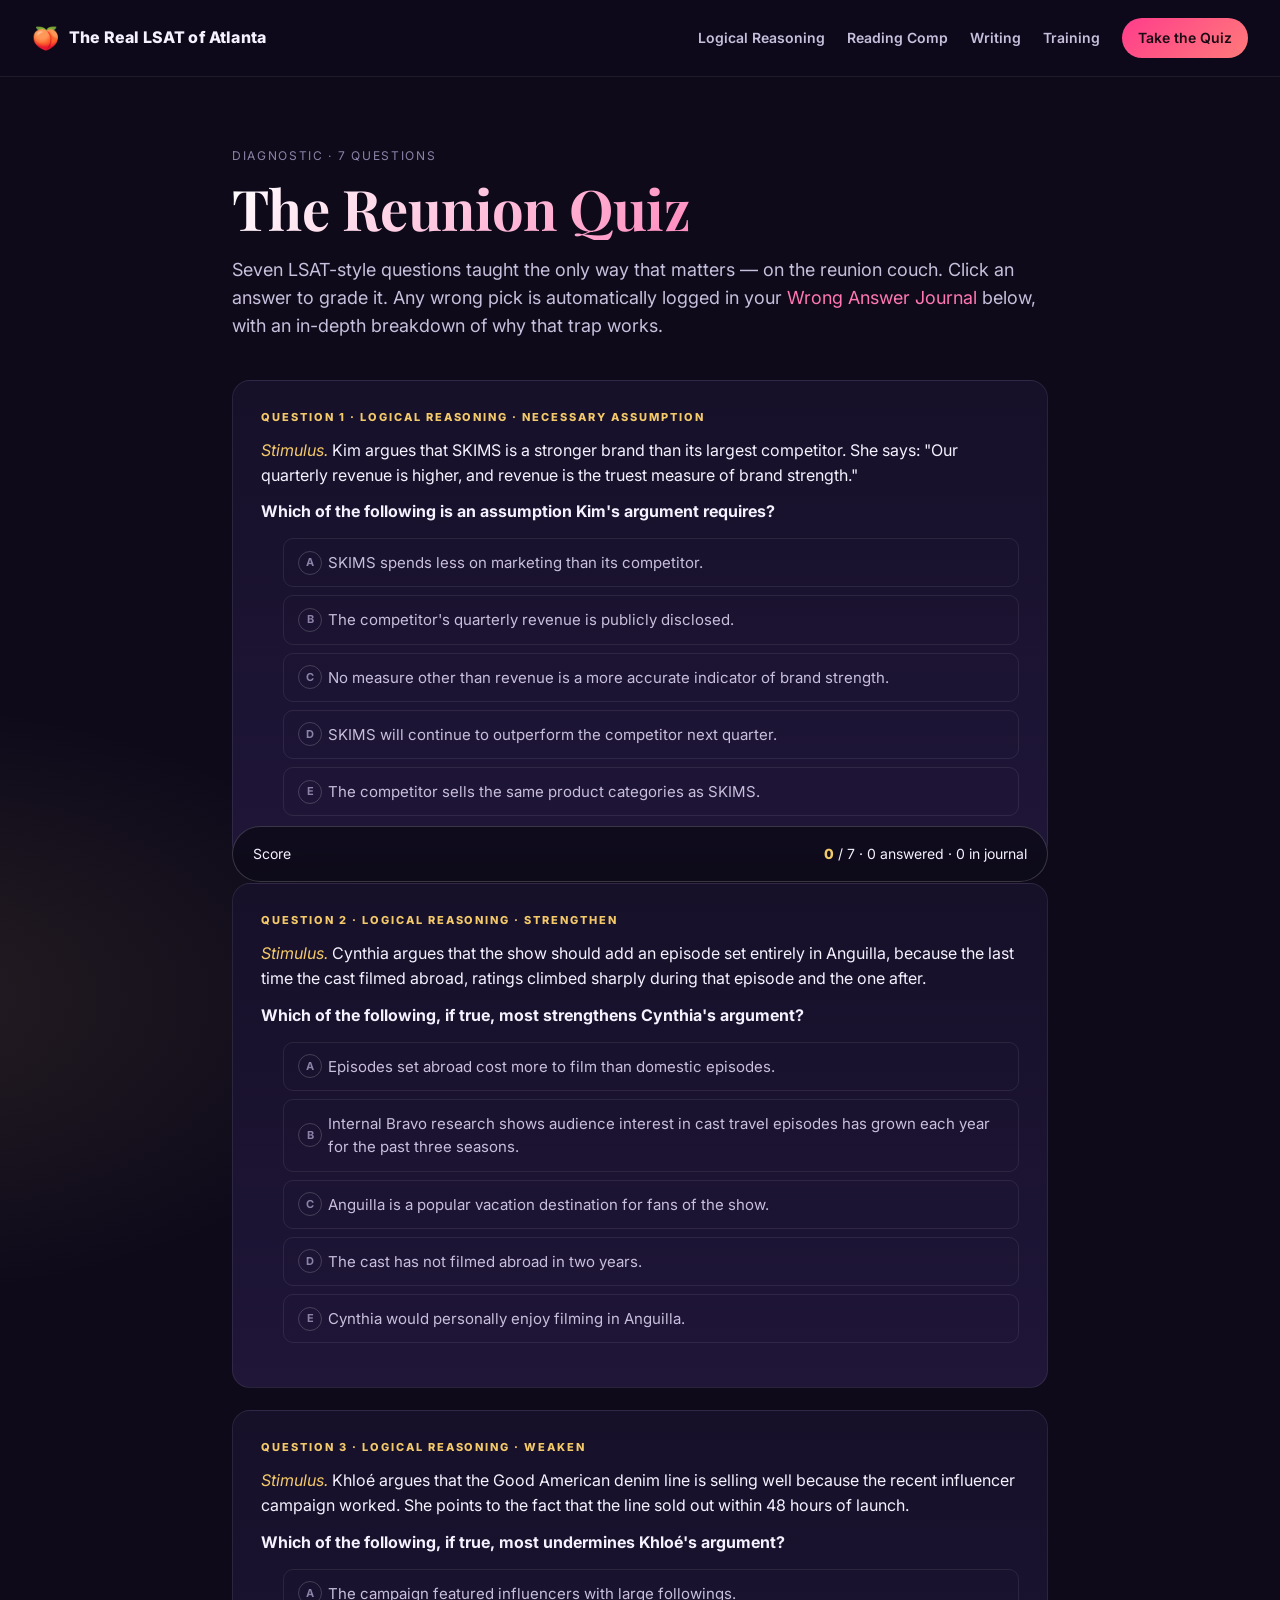
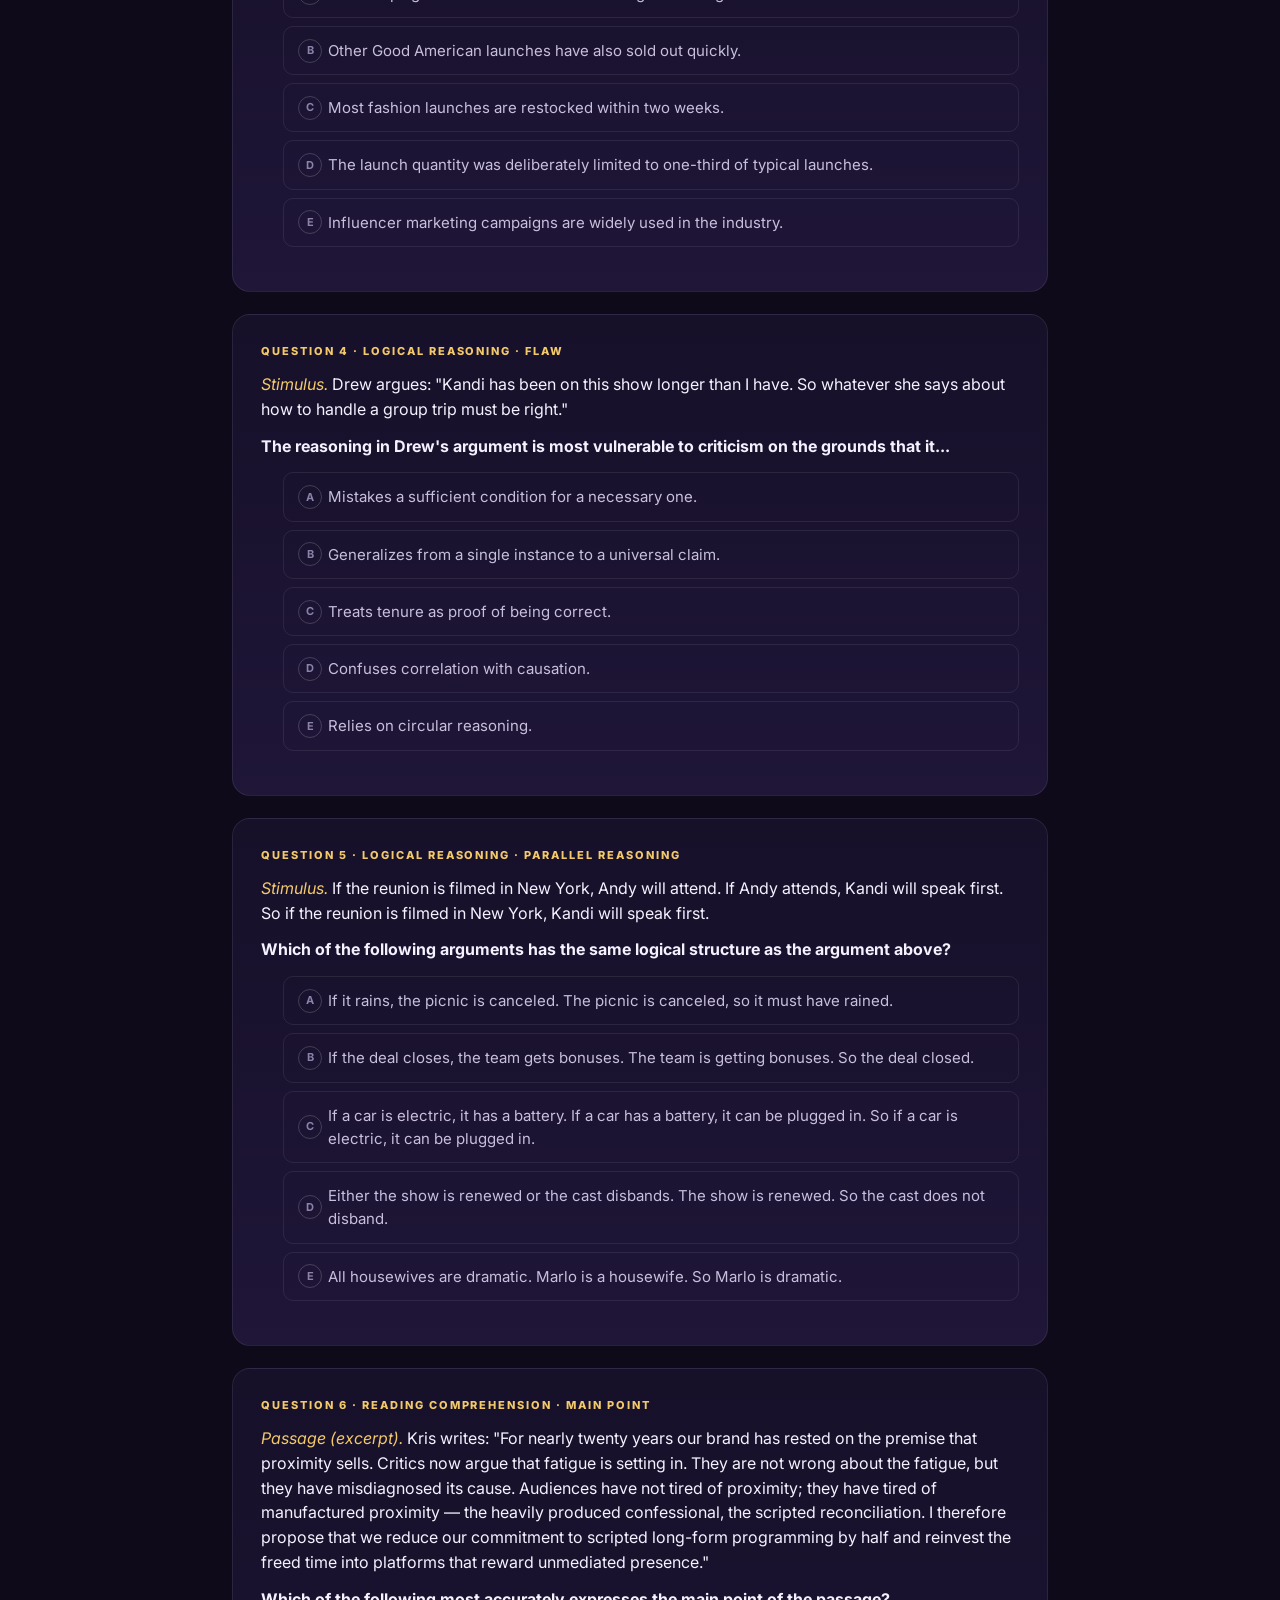
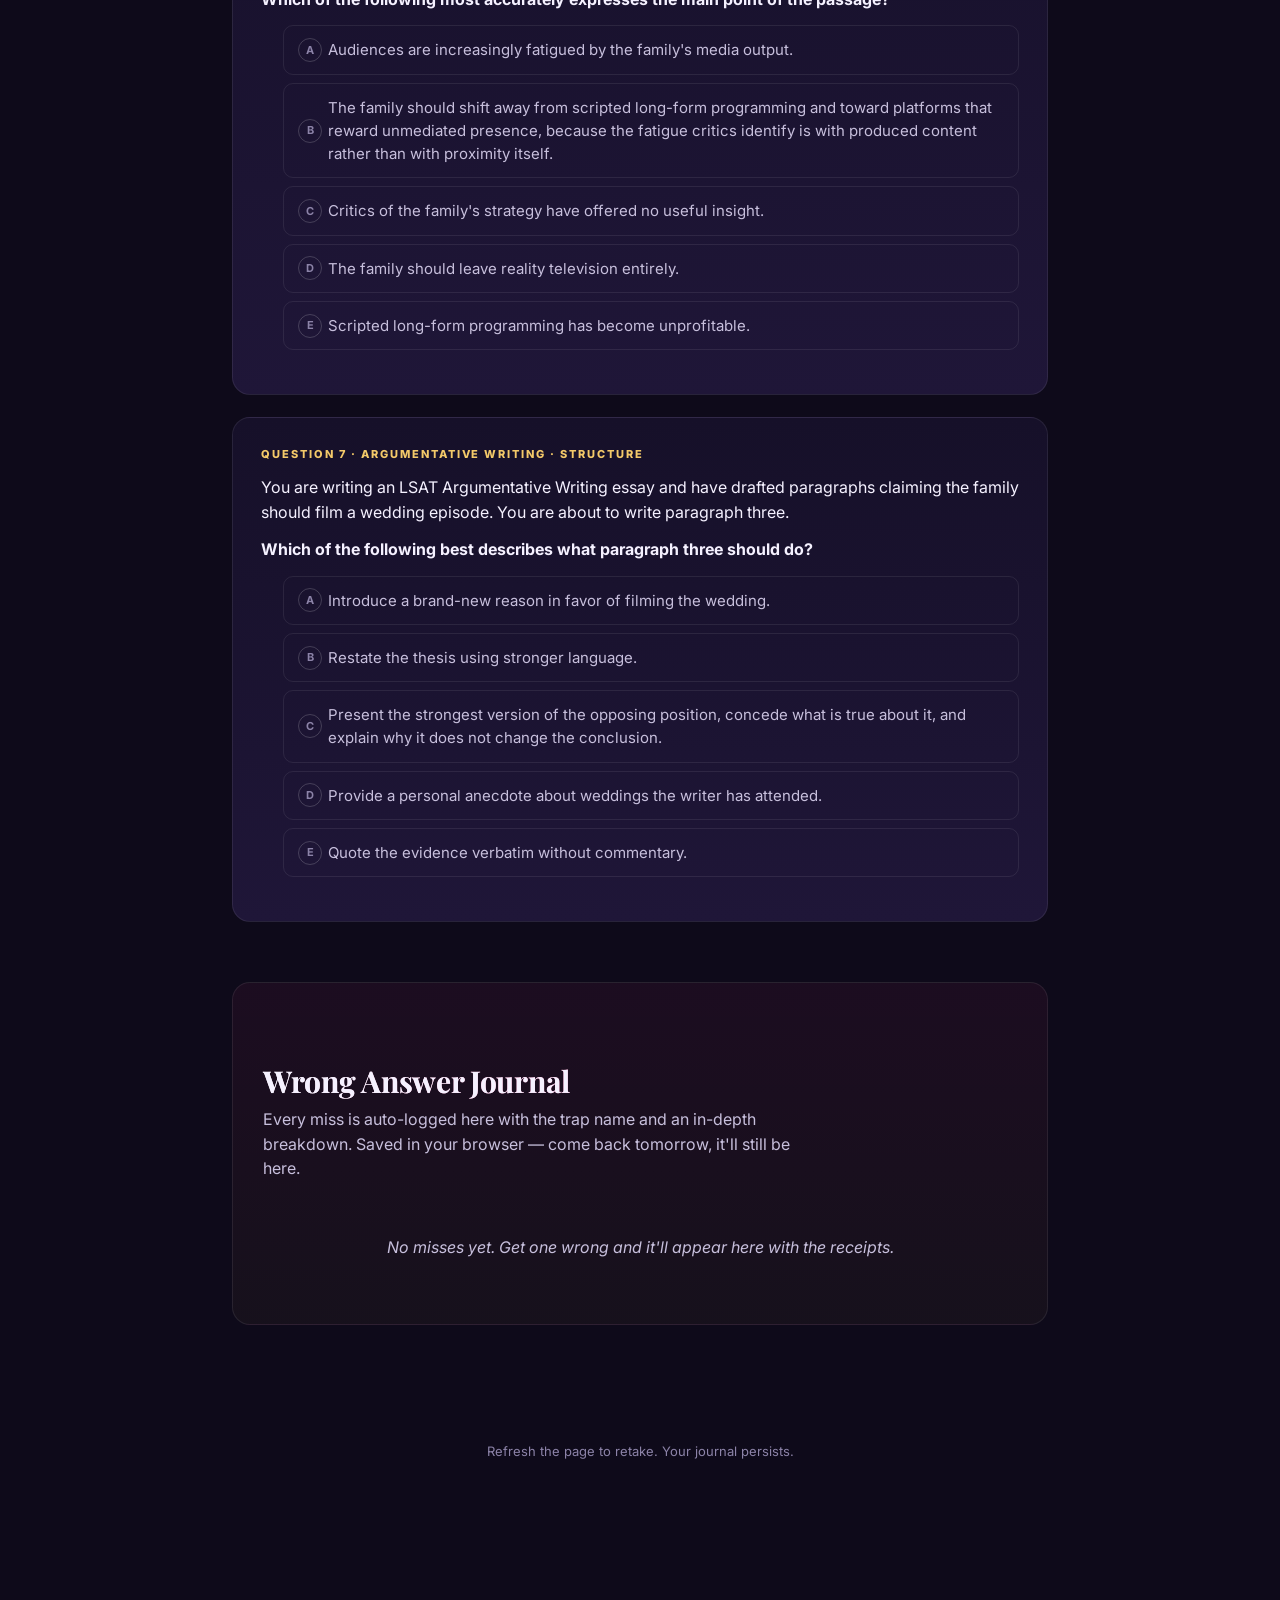
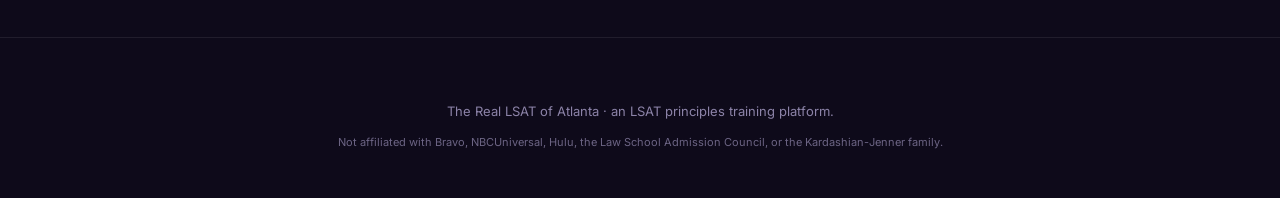
==== commit bedd99e2: "Add Training Arena with three drill modes A practice gym separate from the static lessons and the on" ====
--- a/quiz.html
+++ b/quiz.html
@@ -20,6 +20,7 @@
     <a href="lessons/logical-reasoning.html">Logical Reasoning</a>
     <a href="lessons/reading-comprehension.html">Reading Comp</a>
     <a href="lessons/argumentative-writing.html">Writing</a>
+    <a href="training.html">Training</a>
     <a href="quiz.html" class="cta-link">Take the Quiz</a>
   </nav>
 </header>
--- a/assets/styles.css
+++ b/assets/styles.css
@@ -711,6 +711,380 @@
 .journal-trap .journal-section-label { color: #ff9aa6; }
 .journal-why-right .journal-section-label { color: var(--gold); }
 
+/* ============================================================
+   Training Arena
+   ============================================================ */
+
+.training-tabs {
+  display: grid;
+  grid-template-columns: repeat(auto-fit, minmax(220px, 1fr));
+  gap: 12px;
+  margin: 30px 0 40px;
+}
+.training-tab {
+  text-align: left;
+  background: linear-gradient(180deg, var(--bg-2), var(--bg-3));
+  border: 1px solid var(--line);
+  border-radius: var(--radius-sm);
+  padding: 18px 20px;
+  cursor: pointer;
+  color: var(--ink);
+  font-family: inherit;
+  transition: border-color 0.15s, transform 0.15s, background 0.15s;
+  display: flex;
+  flex-direction: column;
+  gap: 4px;
+}
+.training-tab:hover {
+  border-color: var(--pink-2);
+  transform: translateY(-1px);
+}
+.training-tab.is-active {
+  border-color: var(--pink);
+  background: linear-gradient(180deg, rgba(255, 61, 139, 0.18), rgba(243, 201, 105, 0.06));
+}
+.training-tab .tab-num {
+  font-family: 'Playfair Display', serif;
+  font-size: 14px;
+  color: var(--gold);
+  letter-spacing: 0.1em;
+}
+.training-tab .tab-label {
+  font-size: 18px;
+  font-weight: 800;
+  color: var(--ink);
+}
+.training-tab .tab-sub {
+  font-size: 12px;
+  color: var(--ink-mute);
+}
+
+.training-panel {
+  margin-top: 10px;
+}
+.panel-intro {
+  color: var(--ink-dim);
+  margin: 0 0 22px;
+  font-size: 15px;
+  max-width: 720px;
+}
+
+/* Concept chips */
+.concept-chips {
+  display: flex;
+  flex-wrap: wrap;
+  gap: 10px;
+  margin-bottom: 28px;
+}
+.concept-chip {
+  background: transparent;
+  border: 1px solid var(--line-strong);
+  color: var(--ink-dim);
+  padding: 10px 16px;
+  font-size: 13px;
+  font-weight: 700;
+  font-family: inherit;
+  border-radius: 999px;
+  cursor: pointer;
+  transition: border-color 0.15s, background 0.15s, color 0.15s;
+}
+.concept-chip:hover {
+  border-color: var(--pink-2);
+  color: var(--ink);
+}
+.concept-chip.is-active {
+  background: linear-gradient(135deg, var(--pink), var(--peach));
+  color: #1a0a14;
+  border-color: transparent;
+}
+
+/* Drill card (shared by all 3 modes) */
+.drill-area { min-height: 100px; }
+.drill-empty {
+  color: var(--ink-mute);
+  font-style: italic;
+  text-align: center;
+  padding: 30px 0;
+}
+.drill-card {
+  background: linear-gradient(180deg, var(--bg-2), var(--bg-3));
+  border: 1px solid var(--line);
+  border-radius: var(--radius);
+  padding: 28px 30px;
+}
+.drill-card-head {
+  display: flex;
+  align-items: center;
+  justify-content: space-between;
+  gap: 12px;
+  flex-wrap: wrap;
+  margin-bottom: 14px;
+}
+.drill-card-tag {
+  font-size: 11px;
+  letter-spacing: 0.16em;
+  text-transform: uppercase;
+  color: var(--gold);
+  font-weight: 800;
+}
+.drill-card-progress {
+  font-size: 12px;
+  color: var(--ink-mute);
+}
+.drill-score { color: var(--gold); font-weight: 700; }
+.drill-blurb {
+  color: var(--ink-dim);
+  font-size: 14px;
+  margin: 0 0 16px;
+  padding: 12px 14px;
+  background: rgba(255, 255, 255, 0.03);
+  border-radius: var(--radius-sm);
+  border-left: 3px solid var(--peach);
+}
+.drill-blurb em { color: var(--gold); }
+.drill-blurb strong { color: var(--ink); }
+.drill-stimulus, .drill-question {
+  color: var(--ink-dim);
+  font-size: 15px;
+  margin: 0 0 14px;
+}
+.drill-stimulus strong, .drill-question strong { color: var(--ink); }
+.drill-question { font-weight: 600; color: var(--ink); }
+
+.choice-list {
+  list-style: none;
+  padding: 0;
+  margin: 0 0 18px;
+  counter-reset: choice;
+}
+.choice-list li {
+  counter-increment: choice;
+  position: relative;
+  padding: 12px 14px 12px 44px;
+  border: 1px solid var(--line);
+  border-radius: var(--radius-sm);
+  margin-bottom: 8px;
+  cursor: pointer;
+  font-size: 14px;
+  color: var(--ink-dim);
+  transition: border-color 0.15s, background 0.15s;
+}
+.choice-list li::before {
+  content: counter(choice, upper-alpha);
+  position: absolute;
+  left: 14px;
+  top: 50%;
+  transform: translateY(-50%);
+  width: 22px;
+  height: 22px;
+  display: flex;
+  align-items: center;
+  justify-content: center;
+  border-radius: 50%;
+  border: 1px solid var(--line-strong);
+  color: var(--ink-mute);
+  font-size: 11px;
+  font-weight: 700;
+}
+.choice-list li:hover {
+  border-color: var(--pink-2);
+  background: rgba(255, 119, 179, 0.06);
+}
+.choice-list li.is-correct {
+  border-color: var(--gold);
+  background: rgba(243, 201, 105, 0.10);
+  color: var(--gold);
+}
+.choice-list li.is-correct::before {
+  border-color: var(--gold);
+  background: var(--gold);
+  color: #1a0a14;
+}
+.choice-list li.is-incorrect {
+  border-color: #ff5b6e;
+  background: rgba(255, 91, 110, 0.08);
+  color: #ffb1b8;
+}
+
+.drill-feedback {
+  margin-top: 6px;
+}
+.drill-feedback-inner {
+  padding: 16px 18px;
+  border-radius: var(--radius-sm);
+  font-size: 14px;
+  color: var(--ink-dim);
+  line-height: 1.6;
+}
+.drill-feedback-inner.right {
+  background: rgba(243, 201, 105, 0.08);
+  border-left: 3px solid var(--gold);
+}
+.drill-feedback-inner.wrong {
+  background: rgba(255, 91, 110, 0.08);
+  border-left: 3px solid #ff5b6e;
+}
+.drill-feedback-label {
+  display: block;
+  font-size: 11px;
+  letter-spacing: 0.16em;
+  text-transform: uppercase;
+  font-weight: 800;
+  margin-bottom: 8px;
+}
+.drill-feedback-inner.right .drill-feedback-label { color: var(--gold); }
+.drill-feedback-inner.wrong .drill-feedback-label { color: #ff9aa6; }
+.drill-feedback-inner p { margin: 0 0 10px; }
+.drill-feedback-inner p:last-child { margin: 0; }
+.drill-feedback-correct {
+  margin-top: 8px;
+  padding-top: 10px;
+  border-top: 1px dashed var(--line);
+}
+.drill-feedback-correct strong { color: var(--gold); }
+
+.drill-actions {
+  display: flex;
+  gap: 10px;
+  justify-content: flex-end;
+  margin-top: 18px;
+  flex-wrap: wrap;
+}
+.drill-next { font-size: 13px; padding: 10px 18px; }
+
+.drill-complete-title {
+  font-family: 'Playfair Display', serif;
+  font-size: 28px;
+  margin: 6px 0 4px;
+  background: linear-gradient(135deg, #ffffff, var(--pink-2), var(--gold));
+  -webkit-background-clip: text;
+  background-clip: text;
+  color: transparent;
+}
+.drill-complete-pct {
+  color: var(--ink-dim);
+  margin: 0 0 16px;
+}
+
+/* Trap Spotter specific */
+.trap-answer-label {
+  font-size: 11px;
+  letter-spacing: 0.16em;
+  text-transform: uppercase;
+  color: #ff9aa6;
+  font-weight: 800;
+  margin: 14px 0 8px;
+}
+.trap-answer {
+  background: rgba(255, 91, 110, 0.06);
+  border-left: 3px solid #ff5b6e;
+  padding: 12px 14px;
+  border-radius: var(--radius-sm);
+  color: var(--ink);
+  font-size: 14px;
+  margin: 0 0 22px;
+}
+.trap-options {
+  display: grid;
+  grid-template-columns: repeat(auto-fit, minmax(220px, 1fr));
+  gap: 10px;
+  margin-bottom: 18px;
+}
+.trap-option {
+  background: transparent;
+  border: 1px solid var(--line-strong);
+  border-radius: var(--radius-sm);
+  padding: 14px 16px;
+  text-align: left;
+  font-family: inherit;
+  cursor: pointer;
+  color: var(--ink-dim);
+  display: flex;
+  flex-direction: column;
+  gap: 4px;
+  transition: border-color 0.15s, background 0.15s;
+}
+.trap-option:hover:not([disabled]) {
+  border-color: var(--pink-2);
+  background: rgba(255, 119, 179, 0.06);
+}
+.trap-option[disabled] { cursor: default; opacity: 0.85; }
+.trap-option-name {
+  font-size: 14px;
+  font-weight: 800;
+  color: var(--ink);
+}
+.trap-option-desc {
+  font-size: 12px;
+  color: var(--ink-mute);
+}
+.trap-option.is-correct {
+  border-color: var(--gold);
+  background: rgba(243, 201, 105, 0.10);
+}
+.trap-option.is-correct .trap-option-name { color: var(--gold); }
+.trap-option.is-incorrect {
+  border-color: #ff5b6e;
+  background: rgba(255, 91, 110, 0.08);
+}
+.trap-option.is-incorrect .trap-option-name { color: #ffb1b8; }
+
+/* Find the Conclusion specific */
+.conclusion-sentences {
+  display: flex;
+  flex-direction: column;
+  gap: 10px;
+  margin-bottom: 18px;
+}
+.conclusion-sentence {
+  text-align: left;
+  background: rgba(255, 255, 255, 0.03);
+  border: 1px solid var(--line);
+  border-radius: var(--radius-sm);
+  padding: 14px 16px;
+  font-family: inherit;
+  font-size: 15px;
+  color: var(--ink);
+  cursor: pointer;
+  transition: border-color 0.15s, background 0.15s;
+  line-height: 1.55;
+}
+.conclusion-sentence:hover:not([disabled]) {
+  border-color: var(--pink-2);
+  background: rgba(255, 119, 179, 0.06);
+}
+.conclusion-sentence[disabled] { cursor: default; }
+
+/* Role-coded reveals */
+.conclusion-sentence.role-conclusion {
+  border-color: var(--gold);
+  background: rgba(243, 201, 105, 0.12);
+  color: var(--gold);
+}
+.conclusion-sentence.role-premise {
+  border-color: var(--pink-2);
+  background: rgba(255, 119, 179, 0.10);
+  color: #ffd0e3;
+}
+.conclusion-sentence.role-counterpoint,
+.conclusion-sentence.role-qualifier {
+  border-color: var(--line-strong);
+  color: var(--ink-mute);
+  font-style: italic;
+}
+.conclusion-sentence.picked {
+  outline: 2px solid rgba(255, 255, 255, 0.35);
+  outline-offset: 2px;
+}
+.role-legend {
+  margin-top: 12px;
+  padding-top: 10px;
+  border-top: 1px dashed var(--line);
+  font-size: 13px;
+  color: var(--ink-mute);
+}
+.role-legend strong { color: var(--ink-dim); }
+
 /* Footer */
 .footer {
   text-align: center;
